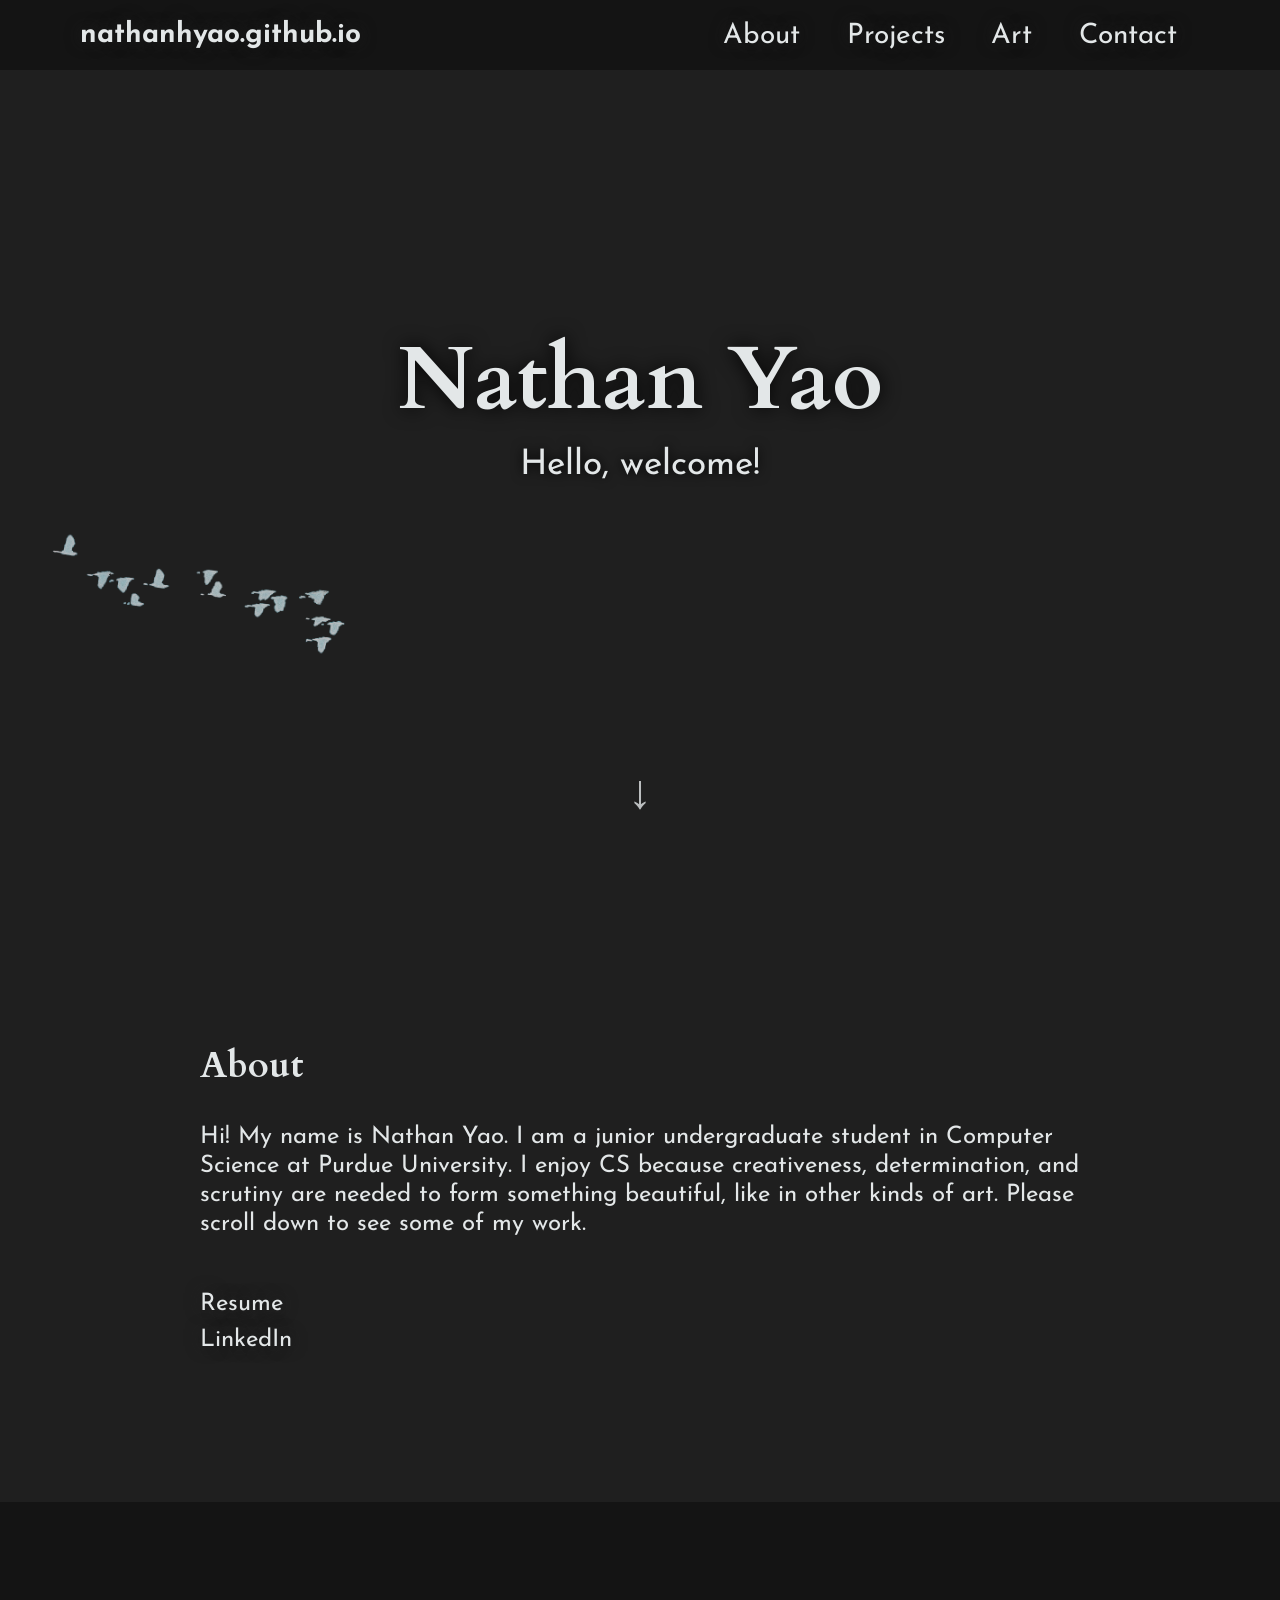
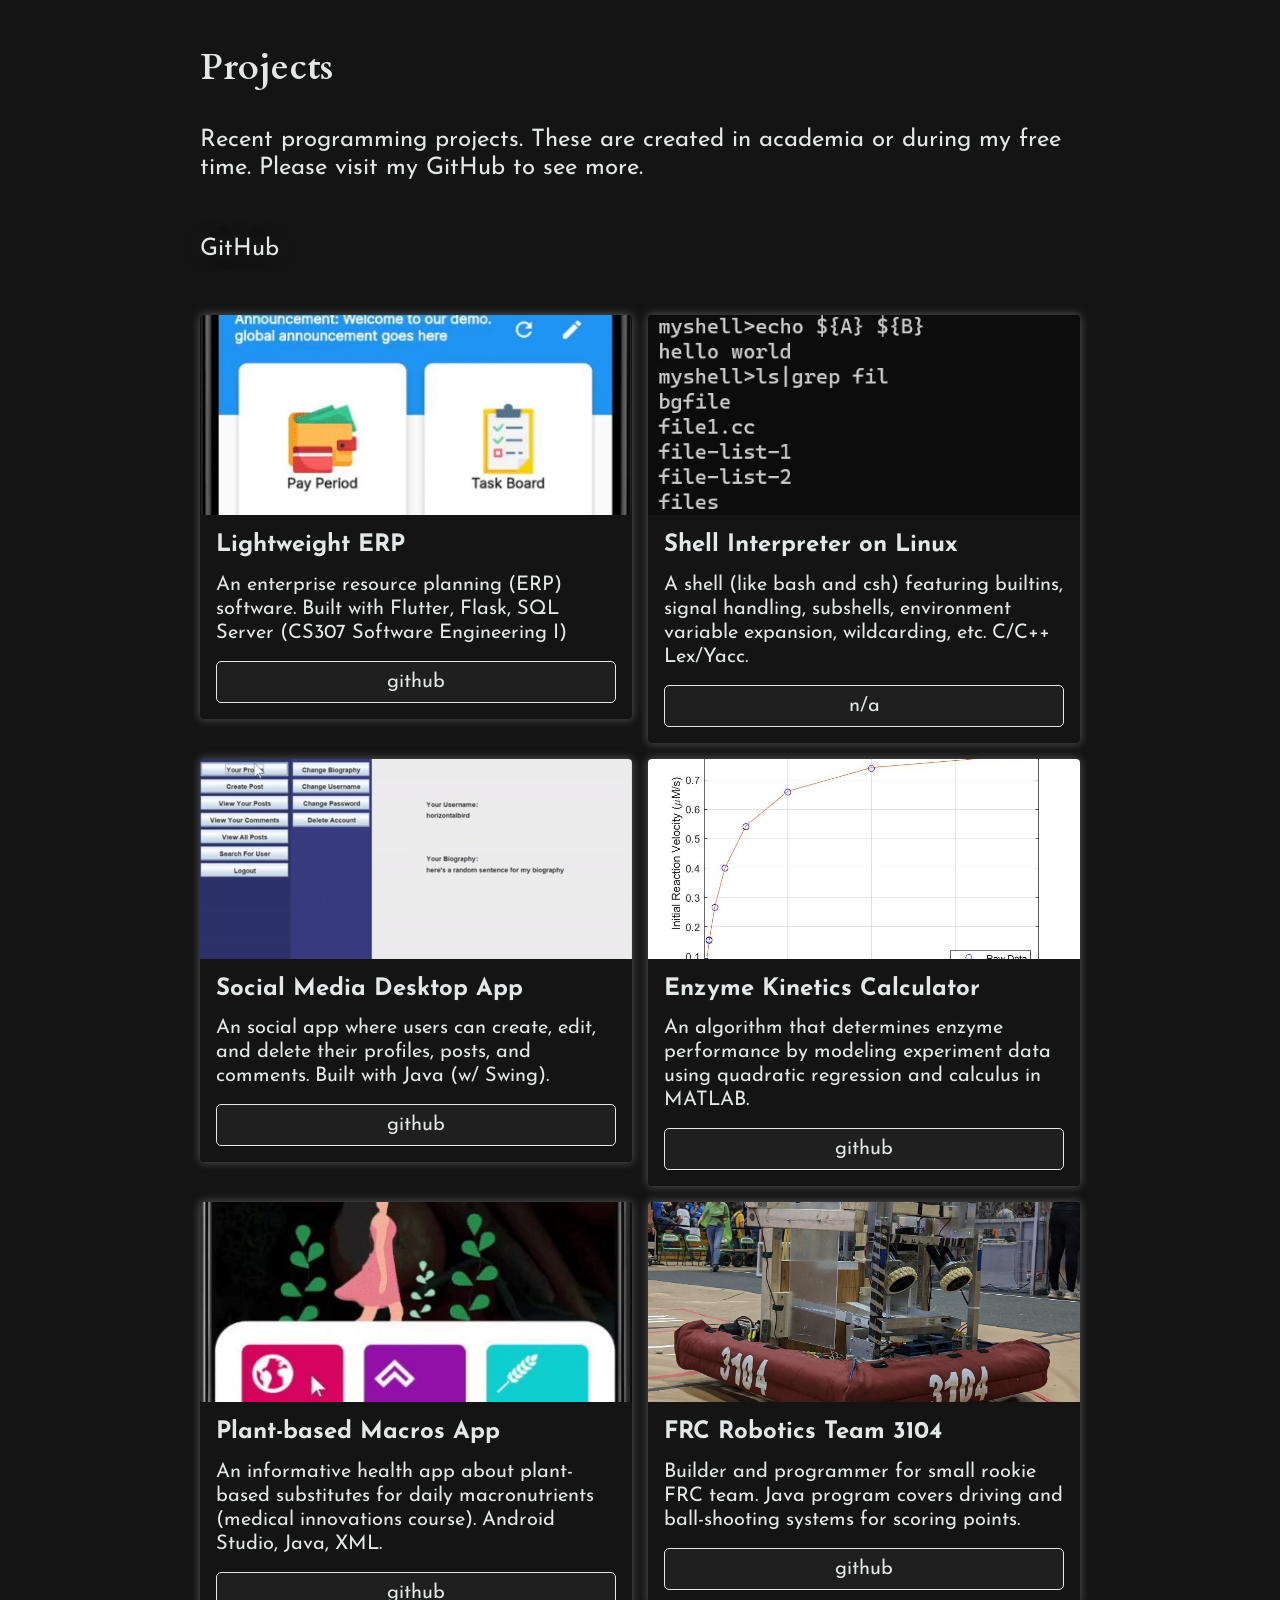
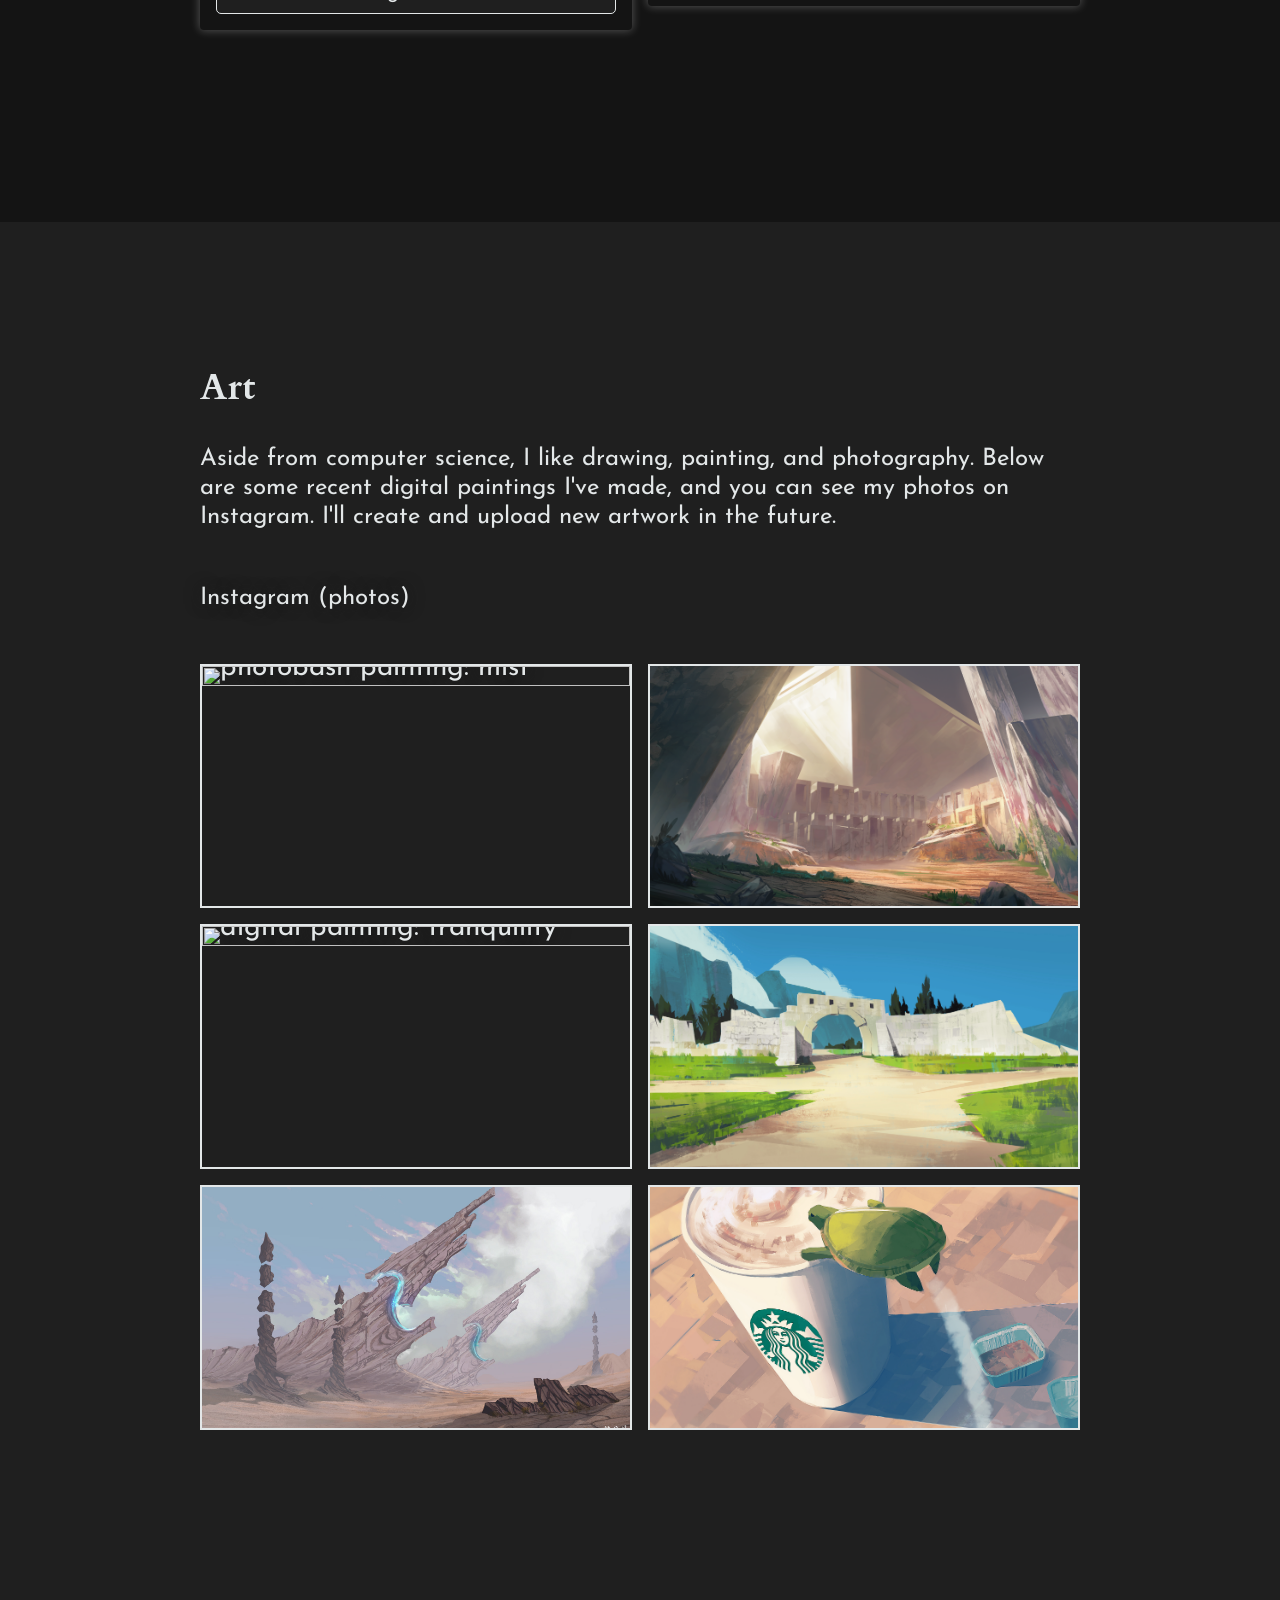
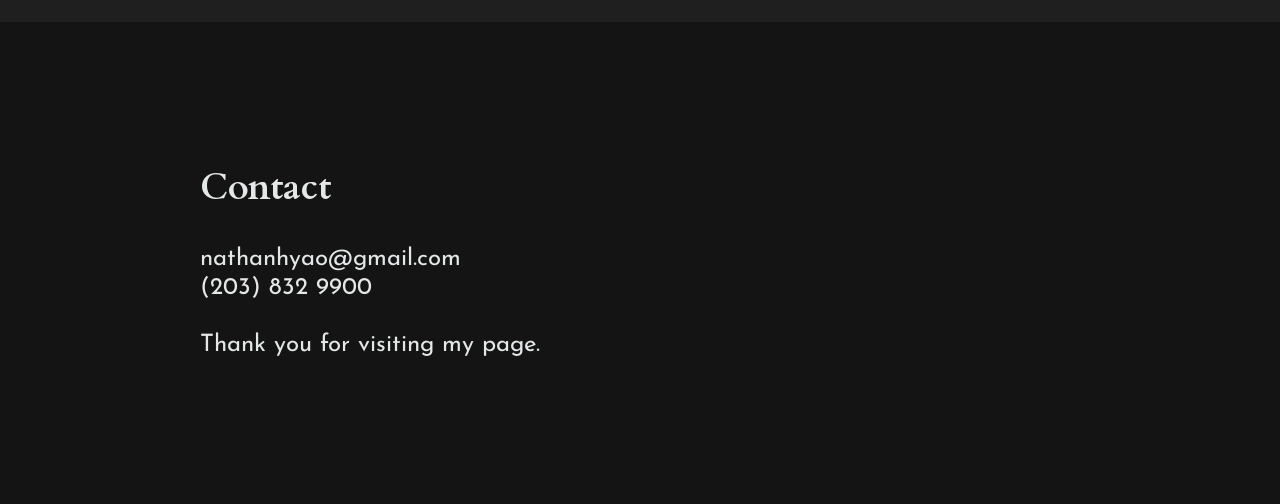
==== index.html @ 88a3a28a "forgot links to new projects" ====
<!DOCTYPE html>
<html lang="en">

<head>
  <meta charset="UTF-8">
  <meta http-equiv="X-UA-Compatible" content="IE=edge">
  <meta name="viewport" content="width=device-width, initial-scale=1.0">
  <title>Nathan Yao</title>
  <link rel="icon" type="image/x-icon" href="assets\favicon\favicon.ico">
  <link rel="stylesheet" href="./style.css" />

  <!-- Fonts -->
  <link rel="preconnect" href="https://fonts.googleapis.com">
  <link rel="preconnect" href="https://fonts.gstatic.com" crossorigin>
  <link
    href="https://fonts.googleapis.com/css2?family=Cardo:ital,wght@0,400;0,700;1,400&family=Josefin+Sans:ital,wght@0,400;0,700;1,400&display=swap"
    rel="stylesheet">
</head>

<body>
  <header>
    <a class="logo" href="#"><b>nathanhyao.github.io</b></a>
    <button class="mobile-nav-toggle" aria-controls="nav-links" aria-expanded="false">
      <!-- <span class="sr-only">Toggle Menu</span> -->
    </button>
    <nav class="nav-bar">
      <ul class="nav-links" data-visible="false">
        <li><a href="#about">About</a></li>
        <li><a href="#projects">Projects</a></li>
        <li><a href="#art">Art</a></li>
        <li><a href="#contact">Contact</a></li>
      </ul>
    </nav>
  </header>

  <main>
    <div class="container">
      <div class="main-title">
        <!-- <h1><a href="#about" class="main-name">Nathan Yao.</a></h1> -->
        <h1 class="main-name">Nathan Yao</h1>
        <p class="main-desc">Hello, welcome!</p>
      </div>
      <img src="assets\images-parallax\tranquility-background-20221228.png" class="background" alt="background" />
      <img src="assets\images-parallax\tranquility-birds-20221228.png" class="birds" alt="birds" />
      <img src="assets\images-parallax\tranquility-foreground-20221228.png" class="foreground" alt="foreground" />
      <div class="scroll-indicator">↓</div>
    </div>

    <div class="content">
      <section class="about-sec" id="about">
        <div class="about-text">
          <h2 class="section-title">About</h2>
          <p class="section-desc">Hi! My name is Nathan Yao. I am a junior undergraduate student in Computer Science at
            Purdue University. I enjoy CS because creativeness, determination, and scrutiny are needed to form something
            beautiful, like in other kinds of art. Please scroll down to see some of my work.</p>

          <div class="social">
            <!-- Latest resume -->
            <a href="https://drive.google.com/file/d/1diT3cL7gTE4EHZ4dxyZkZ6B4RX6VQLvl/view?usp=share_link"
              target="_blank">
              <ion-icon name="document-text-outline"></ion-icon> Resume
            </a>
            <br />
            <!-- LinkedIn -->
            <a href="https://www.linkedin.com/in/nhyao/" target="_blank">
              <ion-icon name="logo-linkedin"></ion-icon> LinkedIn
            </a>
          </div>
        </div>
        <!-- Wavy section border svg -->
        <svg class="border-svg" xmlns="http://www.w3.org/2000/svg" viewBox="0 0 1440 320">
          <path fill="#0e0e1b" fill-opacity="1"
            d="M0,128L120,149.3C240,171,480,213,720,240C960,267,1200,277,1320,282.7L1440,288L1440,320L1320,320C1200,320,960,320,720,320C480,320,240,320,120,320L0,320Z">
          </path>
        </svg>
      </section>

      <section class="projects-sec" id="projects">
        <div class="projects-text">
          <h2 class="section-title">Projects</h2>
          <p class="section-desc">Recent programming projects. These are created in academia or during my free time.
            Please visit my GitHub to see more.</p>
          <div class="social">
            <!-- GitHub -->
            <a href="https://github.com/nathanhyao" target="_blank">
              <ion-icon name="logo-github"></ion-icon> GitHub
            </a>
          </div>
        </div>

        <div class="card-grid">
          <!-- Projects are newest to oldest -->

          <!-- project: lightweight ERP -->
          <article class="card">
            <div class="card-image">
              <img src="assets\images-projects\enterprise-resource-planning-app-20230101.jpg">
            </div>
            <h3 class="card-title">Lightweight ERP</h3>
            <p class="card-body">An enterprise resource planning (ERP) software. Built with Flutter, Flask, SQL Server
              (CS307 Software Engineering I)</p>
            <div class="card-footer">
              <a href="https://github.com/nathanhyao/Enterprise-Resource-Planning-App" target="_blank">
                <button>github</button>
              </a>
            </div>
          </article>
          <!-- project: shell interpreter -->
          <article class="card">
            <div class="card-image">
              <img src="assets\images-projects\my-shell-project-20230106.jpg">
            </div>
            <h3 class="card-title">Shell Interpreter on Linux</h3>
            <p class="card-body">A shell (like bash and csh) featuring builtins, signal handling, subshells, environment
              variable expansion, wildcarding, etc. C/C++ Lex/Yacc.</p>
            <div class="card-footer">
              <a href="#" onclick="return false;">
                <button>n/a</button>
              </a>
            </div>
          </article>
          <!-- project: social media desktop app -->
          <article class="card">
            <div class="card-image">
              <img src="assets\images-projects\social-media-desktop-app-20230101.jpg">
            </div>
            <h3 class="card-title">Social Media Desktop App</h3>
            <p class="card-body">An social app where users can create, edit, and delete their profiles, posts, and
              comments. Built with Java (w/ Swing).</p>
            <div class="card-footer">
              <a href="https://github.com/nathanhyao/Social-Media-Desktop-App" target="_blank">
                <button>github</button>
              </a>
            </div>
          </article>
          <!-- project: enzyme kinetics -->
          <article class="card">
            <div class="card-image">
              <img src="assets\images-projects\enzyme-kinetics-eg-plot-20230101.jpg">
            </div>
            <h3 class="card-title">Enzyme Kinetics Calculator</h3>
            <p class="card-body">An algorithm that determines enzyme performance by modeling experiment data using
              quadratic regression and calculus in MATLAB.</p>
            <div class="card-footer">
              <a href="https://github.com/nathanhyao/Enzyme-Kinetics-Calculator" target="_blank">
                <button>github</button>
              </a>
            </div>
          </article>
          <!-- project: plant-based macronutrients -->
          <article class="card">
            <div class="card-image">
              <img src="assets\images-projects\plant-based-diet-kit-20230101.jpg">
            </div>
            <h3 class="card-title">Plant-based Macros App</h3>
            <p class="card-body">An informative health app about plant-based substitutes for daily macronutrients
              (medical innovations course). Android Studio, Java, XML.</p>
            <div class="card-footer">
              <a href="https://github.com/nathanhyao/Plant-based-Alternatives-App" target="_blank">
                <button>github</button>
              </a>
            </div>
          </article>
          <!-- experience: FRC Robotics Team 3104 -->
          <article class="card">
            <div class="card-image">
              <img src="assets\images-projects\waterbury-3104-robot-couch-20230117.jpg">
            </div>
            <h3 class="card-title">FRC Robotics Team 3104</h3>
            <p class="card-body">Builder and programmer for small rookie FRC team. Java program covers driving and
              ball-shooting systems for scoring points.</p>
            <div class="card-footer">
              <a href="https://github.com/nathanhyao/AITE-FRC-2020-timed-robot" target="_blank">
                <button>github</button>
              </a>
            </div>
          </article>
        </div>

        <!-- Wavy section border svg -->
        <svg class="border-svg" xmlns="http://www.w3.org/2000/svg" viewBox="0 0 1440 320">
          <path fill="#152128" fill-opacity="1"
            d="M0,288L120,282.7C240,277,480,267,720,234.7C960,203,1200,149,1320,122.7L1440,96L1440,320L1320,320C1200,320,960,320,720,320C480,320,240,320,120,320L0,320Z">
          </path>
        </svg>
      </section>

      <section class="art-sec" id="art">
        <div class="art-text">
          <h2 class="section-title">Art</h2>
          <p class="section-desc">Aside from computer science, I like drawing, painting, and photography. Below are some
            recent digital paintings I've made, and you can see my photos on Instagram. I'll create and upload new
            artwork in the future.</p>
          <div class="social">
            <!-- GitHub -->
            <a href="https://www.instagram.com/nathanhyao/" target="_blank">
              <ion-icon name="logo-instagram"></ion-icon> Instagram (photos)
            </a>
          </div>
        </div>

        <div class="art-gallery">
          <!-- photobash painting (mist) -->
          <a href="https://drive.google.com/file/d/1kEgk2cobMnXHdsFL0BxIBzKhut9y_NrT/view?usp=share_link"
            target="_blank">
            <img src="assets\images-art\photobash-environment-1-20220715.png" title="photobash painting: mist">
          </a>
          <!-- photobash painting (blender greybox) -->
          <a href="https://drive.google.com/file/d/1CJFVkgwdLpWm6-ZcsP0oA5AMGJlhZMyU/view?usp=share_link"
            target="_blank">
            <img src="assets\images-art\greybox-attempt-20200608.png" title="photobash painting: greybox">
          </a>
          <!-- digital painting (tranquility) -->
          <a href="https://drive.google.com/file/d/1t0kh41Ffba0slilokcLbT-cTiu7jaUxL/view?usp=share_link"
            target="_blank">
            <img src="assets\images-art\tranquility-20221228.png" title="digital painting: tranquility">
          </a>
          <!-- digital painting (google earth pleinair) -->
          <a href="https://drive.google.com/file/d/1sGjl4d9WzfRMUmIThuEd7Ab2S51dQVfw/view?usp=share_link"
            target="_blank">
            <img src="assets\images-art\pleinair-20190413.jpg" title="digital painting: google earth pleinair">
          </a>
          <!-- digital painting (indicator) -->
          <a href="https://drive.google.com/file/d/1FvXzn6Wijc0xxsbwCwAwA0l-fl0MRB08/view?usp=share_link"
            target="_blank">
            <img src="assets\images-art\indicator-20170810.jpg" title="digital painting">
          </a>
          <!-- digital painting (turtle jumping into latte) -->
          <a href="https://drive.google.com/file/d/1FIWyC3f066ysWjzGAw-pYHBBgiAIpvhL/view?usp=share_link"
            target="_blank">
            <img src="assets\images-art\turtle-jumping-into-latte-20190131.jpg" title="jerry jumping into latte">
          </a>
        </div>
        <!-- Wavy section border svg -->
        <svg class="border-svg" xmlns="http://www.w3.org/2000/svg" viewBox="0 0 1440 320">
          <path fill="#E94560" fill-opacity="1"
            d="M0,128L120,154.7C240,181,480,235,720,234.7C960,235,1200,181,1320,154.7L1440,128L1440,320L1320,320C1200,320,960,320,720,320C480,320,240,320,120,320L0,320Z">
          </path>
        </svg>
      </section>

      <section class="contact-sec" id="contact">
        <div class="contact-text">
          <h2 class="section-title">Contact</h2>
          <p class="section-desc"><ion-icon name="mail-outline"></ion-icon> nathanhyao@gmail.com</p>
          <p class="section-desc"><ion-icon name="call-outline"></ion-icon> (203) 832 9900</p>
          <br />
          <p>Thank you for visiting my page.</p>
        </div>
      </section>
    </div>

  </main>

  <script src="./jquery-3.6.3.min.js"></script>
  <script src="./script.js"></script>

  <!-- ionicons -->
  <script src="https://unpkg.com/ionicons@latest/dist/ionicons.js"></script>

</body>

</html>
---- style.css ----
:root {
  --fs-xl: 4.25rem;
  --fs-600: 1.65rem;
  --fs-500: 1.5rem;
  --fs-400: 1.25rem;
  --fs-arrow: 2.2rem;

  /* Colors */
  /* --c-dark0: hsl(0, 0%, 8%);
  --c-dark1: hsl(226, 28%, 12%);
  --c-dark2: hsl(240, 32%, 8%);
  --c-dark3: hsl(202, 31%, 12%);
  --c-dark4: hsl(280, 15%, 8%); */

  --c-dark0: hsl(0, 0%, 8%);
  --c-dark1: hsl(0, 0%, 12%);
  --c-dark2: hsl(0, 0%, 8%);
  --c-dark3: hsl(0, 0%, 12%);
  --c-dark4: hsl(0, 0%, 8%);

  --c-dark-hover: hsl(0, 0%, 1%);

  --c-light: hsl(192, 10%, 90%);
  --c-light-hover: hsl(192, 10%, 70%);
}

@media (min-width: 620px) {
  :root {
    --fs-xl: 5.5rem;
    --fs-600: 2.2rem;
    --fs-500: 1.75rem;
    --fs-400: 1.5rem;
    --fs-arrow: 3rem;
  }
}

html {
  scroll-behavior: smooth;
}

*,
*::before,
*::after {
  box-sizing: border-box;
  margin: 0;
  padding: 0;
  color: var(--c-light);
  font-family: 'Josefin Sans', sans-serif;
  /* font-family: 'Cardo', serif; */
}

body {
  background-color: var(--c-dark1);
  min-height: 200vh;
}

li,
a,
header.logo {
  font-size: var(--fs-500);
  text-decoration: none;
  text-shadow: 0 0 1rem var(--c-dark1);
}

header {
  position: fixed;
  width: 100%;
  height: 70px;
  display: flex;
  justify-content: space-between;
  align-items: center;
  padding: 0 10em;
  background-color: var(--c-dark0);
  /* border: 1px solid red; */
  z-index: 9999;
}

.mobile-nav-toggle {
  display: none;
}

.nav-links {
  display: flex;
  list-style: none;
}

.nav-links li {
  /* display: inline-block; */
  padding: 0.16em 0 0.07em;
}

.nav-links li a {
  padding: 0 0.83em 0;
}

.nav-links li:hover {
  background-color: var(--c-dark-hover);
}

.nav-links li {
  transition: all 0.3s ease 0s;
}

@media only screen and (max-width: 1950px) {
  header {
    padding: 0 5em;
  }
}

@media only screen and (max-width: 1250px) {
  header {
    padding: 0em 2em;
  }
}

@media only screen and (max-width: 890px) {
  .nav-links {
    /* display: none; */
    z-index: 1000;
    position: fixed;
    inset: 0 0 0 35%;
    flex-direction: column;
    padding: min(20vh, 10rem) 2em;
    background-color: hsl(0 0% 0% / 0.45);
    backdrop-filter: blur(1rem);

    /* Move 100% of own width off to the right (off the page) */
    transform: translateX(100%);
    transition: transform 150ms ease-out;
  }

  .nav-links[data-visible="true"] {
    transform: translateX(0%);
  }

  .nav-links li {
    padding: 0.65em;
  }

  .mobile-nav-toggle {
    z-index: 9999;
    display: block;
    position: absolute;
    background-color: transparent;
    background-image: url("assets/svg/icon-hamburger.svg");
    background-size: 1.5rem 1.5rem;
    background-repeat: no-repeat;
    width: 1.5rem;
    right: 2rem;
    border: 0;
    aspect-ratio: 1;
  }

  .mobile-nav-toggle[aria-expanded="true"] {
    background-image: url("assets/svg/icon-close.svg");
  }
}

.container {
  position: relative;
  width: 100%;
  height: 100vh;
  overflow: hidden;
}

.container img {
  z-index: -2;
  width: 100%;
  height: 100vh;
  object-fit: cover;
  background-size: cover;
  position: absolute;
  overflow: visible;
  filter: brightness(78%);
}

/* .container .background {} */

.container .foreground {
  z-index: 0;
}

.main-title {
  z-index: -1;
  position: fixed;
  top: 45%;
  left: 50%;
  transform: translate(-50%, -45%);
  text-align: center;
}

.main-name {
  font-size: var(--fs-xl);
  line-height: 0.9;
  font-weight: 700;
  /* text-decoration: underline; */
  font-family: 'Cardo', serif;
  text-shadow: 0 0 1.2rem var(--c-dark-hover);
}

.main-desc {
  cursor: default;
  margin-top: 0.8em;
  font-size: var(--fs-600);
  text-shadow: 0 0 0.7rem var(--c-dark-hover);
}

.scroll-indicator {
  position: absolute;
  bottom: 80px;
  left: 50%;
  text-align: center;
  width: 6rem;
  margin-left: -3rem;
  opacity: 0.8;
  font-size: var(--fs-arrow);
  animation: bounce 1.5s ease infinite;
}

@keyframes bounce {
  50% {
    transform: translateY(-50%)
  }
}

.content {
  max-width: 100%;
  min-height: 100vh;
  font-size: var(--fs-400);
}

.section-title {
  margin-bottom: 1em;
  font-family: 'Cardo', serif;
}

.border-svg {
  display: none;
  position: absolute;
  width: 100%;
  bottom: -1px;
  left: 0;
}

/* background colors of different sections */
.content .about-sec {
  background-color: var(--c-dark1);
}

.content .projects-sec {
  background-color: var(--c-dark2);
}

.content .art-sec {
  background-color: var(--c-dark3);
}

.content .contact-sec {
  background-color: var(--c-dark4);
}

.content .about-sec,
.content .projects-sec,
.content .art-sec,
.content .contact-sec {
  position: relative;
  width: 100%;
  padding-top: 6em;
  /* padding-bottom: 12em; */
  padding-bottom: 6em;
}

/* @media only screen and (min-width: 1670px) {

  .content .about-sec,
  .content .projects-sec,
  .content .art-sec,
  .content .contact-sec {
    padding-bottom: 16em;
  }
} */

.content .about-sec .about-text,
.content .projects-sec .projects-text,
.content .projects-sec .card-grid,
.content .art-sec .art-text,
.content .art-sec .art-gallery,
.content .contact-text {
  width: min(85%, 55rem);
  margin-inline: auto;
  line-height: 1.2;
}

/* .content .projects-sec .card-grid,
.content .art-sec .art-gallery {
  width: min(70%, 55rem);
  margin-inline: auto;
} */

/* Social media icons relevant per section */
.social {
  position: relative;
  z-index: 1;
  margin-top: 3rem;
}

.social a {
  font-size: var(--fs-400);
  line-height: 1.5;
  transition: all 0.3s ease 0s;
}

.social a:hover {
  color: var(--c-light-hover);
}

.card-grid {
  margin: 3rem 0;
  display: grid;
  z-index: 1;
  /* card min size 300px, max size: as large as needed */
  grid-template-columns: repeat(auto-fit, minmax(300px, 1fr));
  align-items: flex-start;
  gap: 1rem;
}

@media only screen and (max-width: 900px) {
  .card-grid {
    grid-template-columns: repeat(auto-fit, minmax(250px, 1fr));
  }
}

.card {
  --padding: 1rem;
  --shadow-glow: hsla(0, 0%, 100%, 0.25);
  background-color: var(--c-dark2);
  /* border: 1px solid hsl(0, 0%, 47%); */
  border: none;
  box-shadow: 0 0 8px 1px var(--shadow-glow);
  border-radius: 0.25rem;
  overflow: hidden;
  z-index: inherit;
}

.card-image {
  overflow: hidden;
}

.card-title {
  /* font-family: 'Cardo', serif; */
  font-size: 1.5rem;
  margin-bottom: 0.8rem;
  padding: var(--padding);
  padding-bottom: 0;
}

.card-image img {
  display: block;
  z-index: 1;
  max-height: 200px;
  width: 100%;
  aspect-ratio: 16 / 9;
  object-fit: cover;
  object-position: center;
  transition: 200ms transform ease-in-out;
}

.card:hover .card-image img {
  transform: scale(1.025);
}

.card-body {
  font-size: 1.25rem;
  padding: 0 var(--padding);
}

.card-footer {
  padding: var(--padding);
  padding-top: 0;
}

.card-footer a button {
  width: 100%;
  margin-top: 1rem;
  background-color: var(--c-dark1);
  border: 1px solid var(--c-light);
  font-size: 1.25rem;
  padding: 0.5em 0.75em;
  border-radius: 0.25em;
  cursor: pointer;
}

.card button:hover,
.card button:focus {
  background-color: var(--c-dark-hover);
}

.art-gallery {
  display: grid;
  z-index: 1;
  align-items: center;
  margin: 3rem 0;
  grid-template-columns: repeat(auto-fit, minmax(300px, 1fr));
  gap: 1rem;
}

@media only screen and (max-width: 900px) {
  .art-gallery {
    grid-template-columns: repeat(auto-fit, minmax(250px, 1fr));
  }
}

.art-gallery a {
  border: 2px solid var(--c-light);
  display: inline-block;
  line-height: 0;
  z-index: inherit;
}

.art-gallery img {
  /* display: block; */
  width: 100%;
  aspect-ratio: 16 / 9;
  object-fit: cover;
  object-position: center;
  /* border-radius: 0.25rem; */
  /* transition: 200ms transform ease-in-out; */
}

/* .art-gallery img:hover {
  transform: scale(1.025);
} */
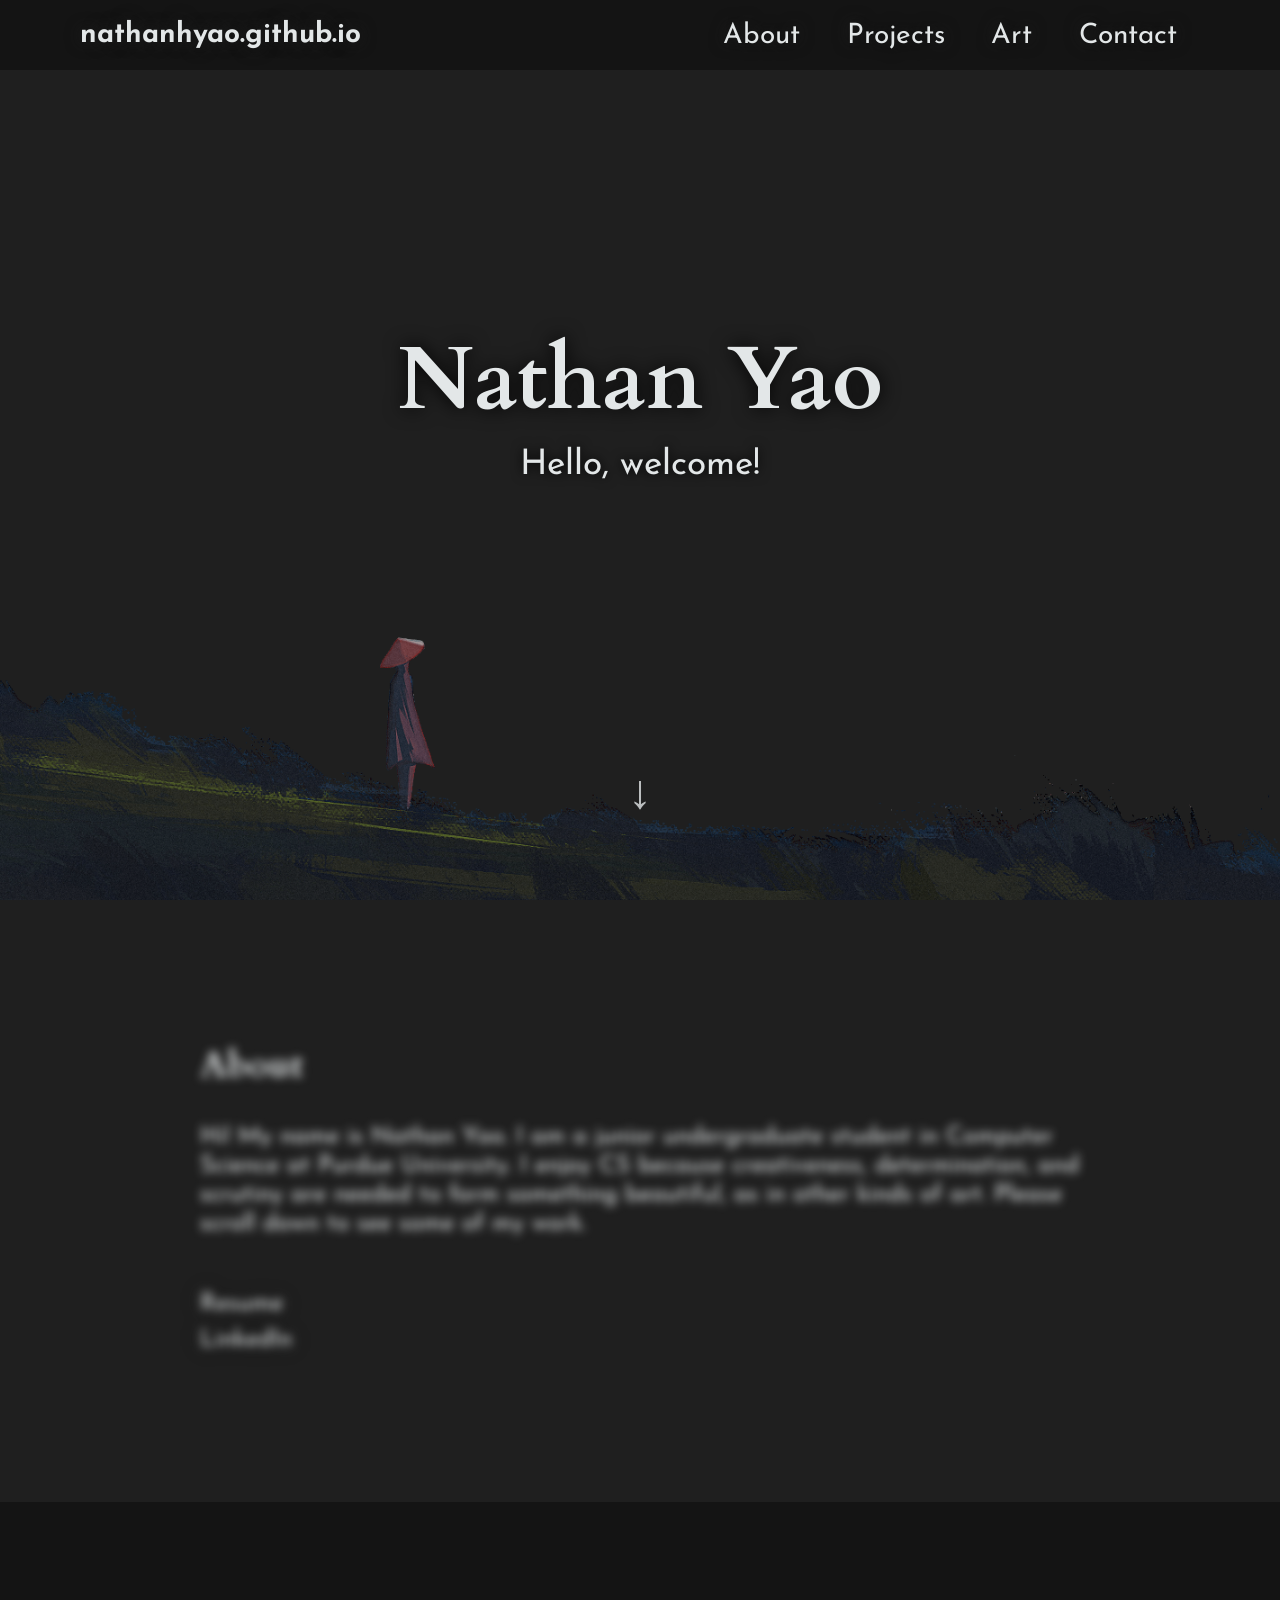
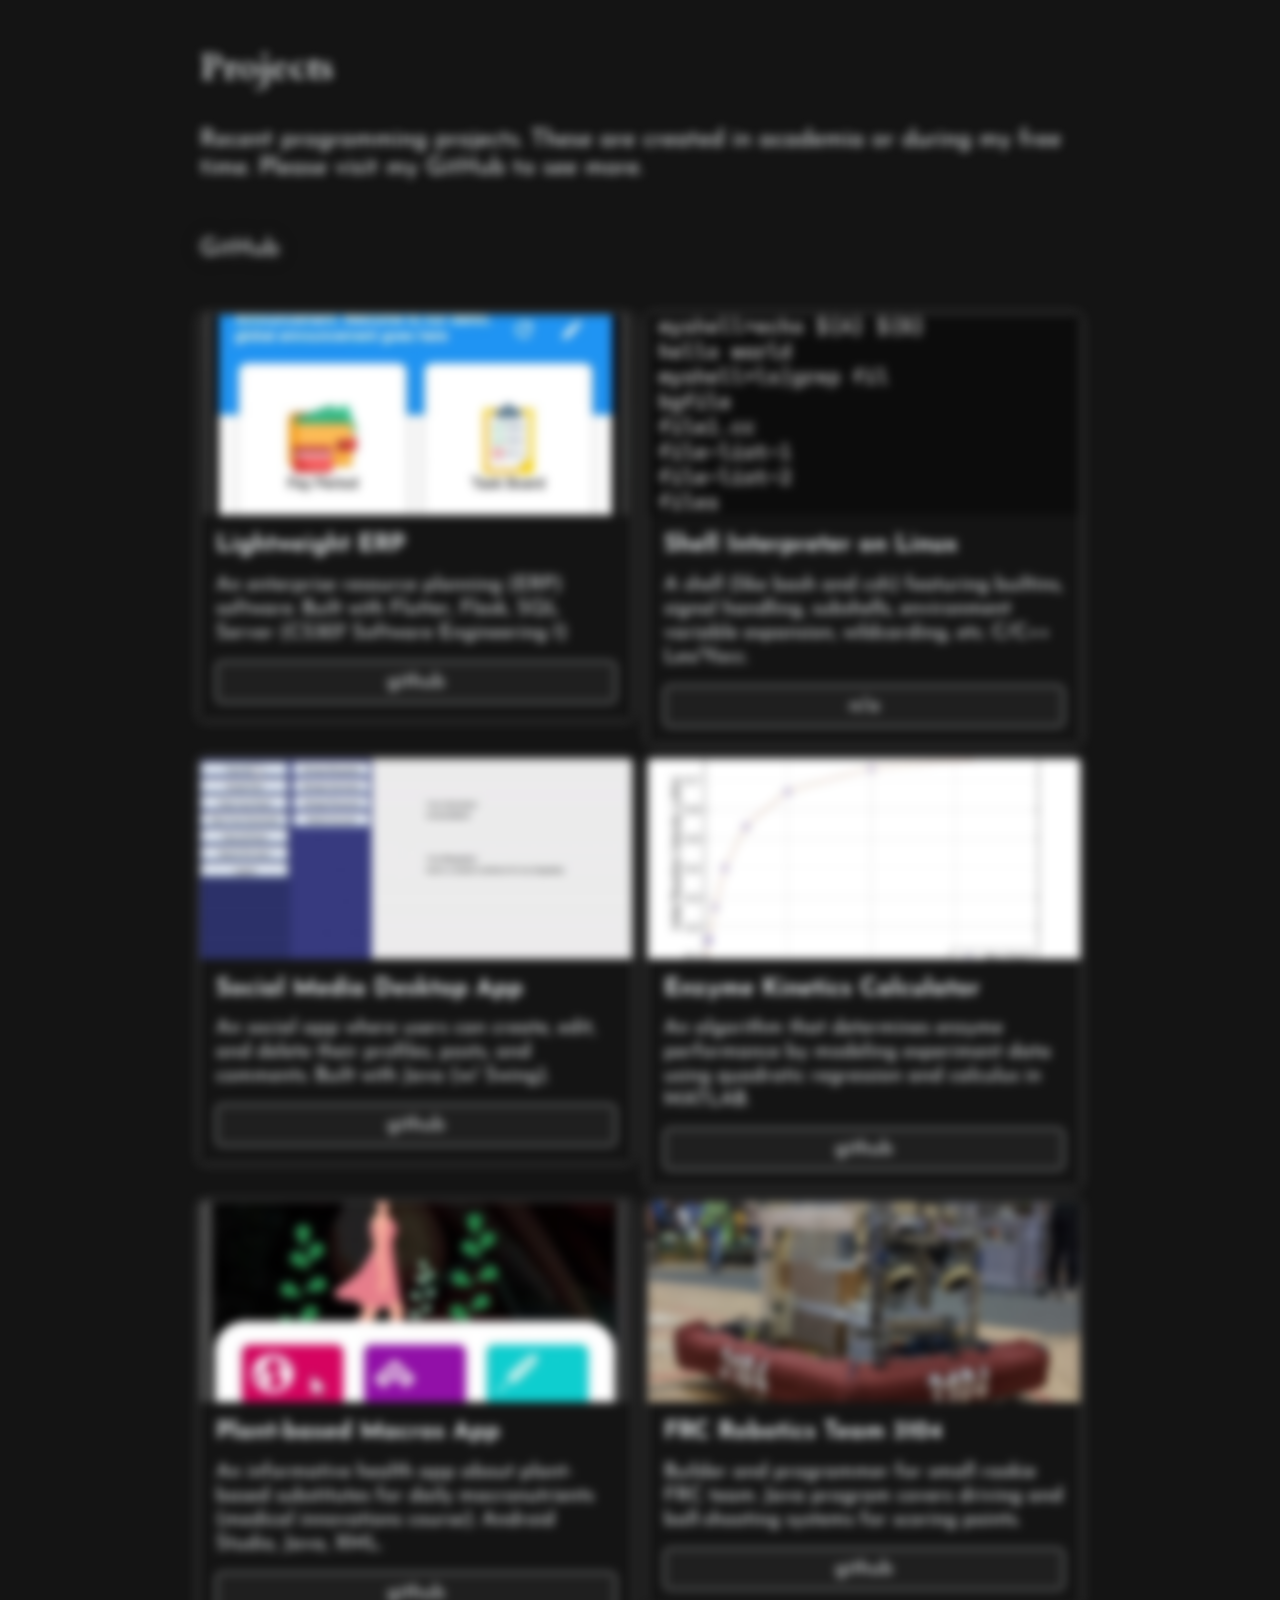
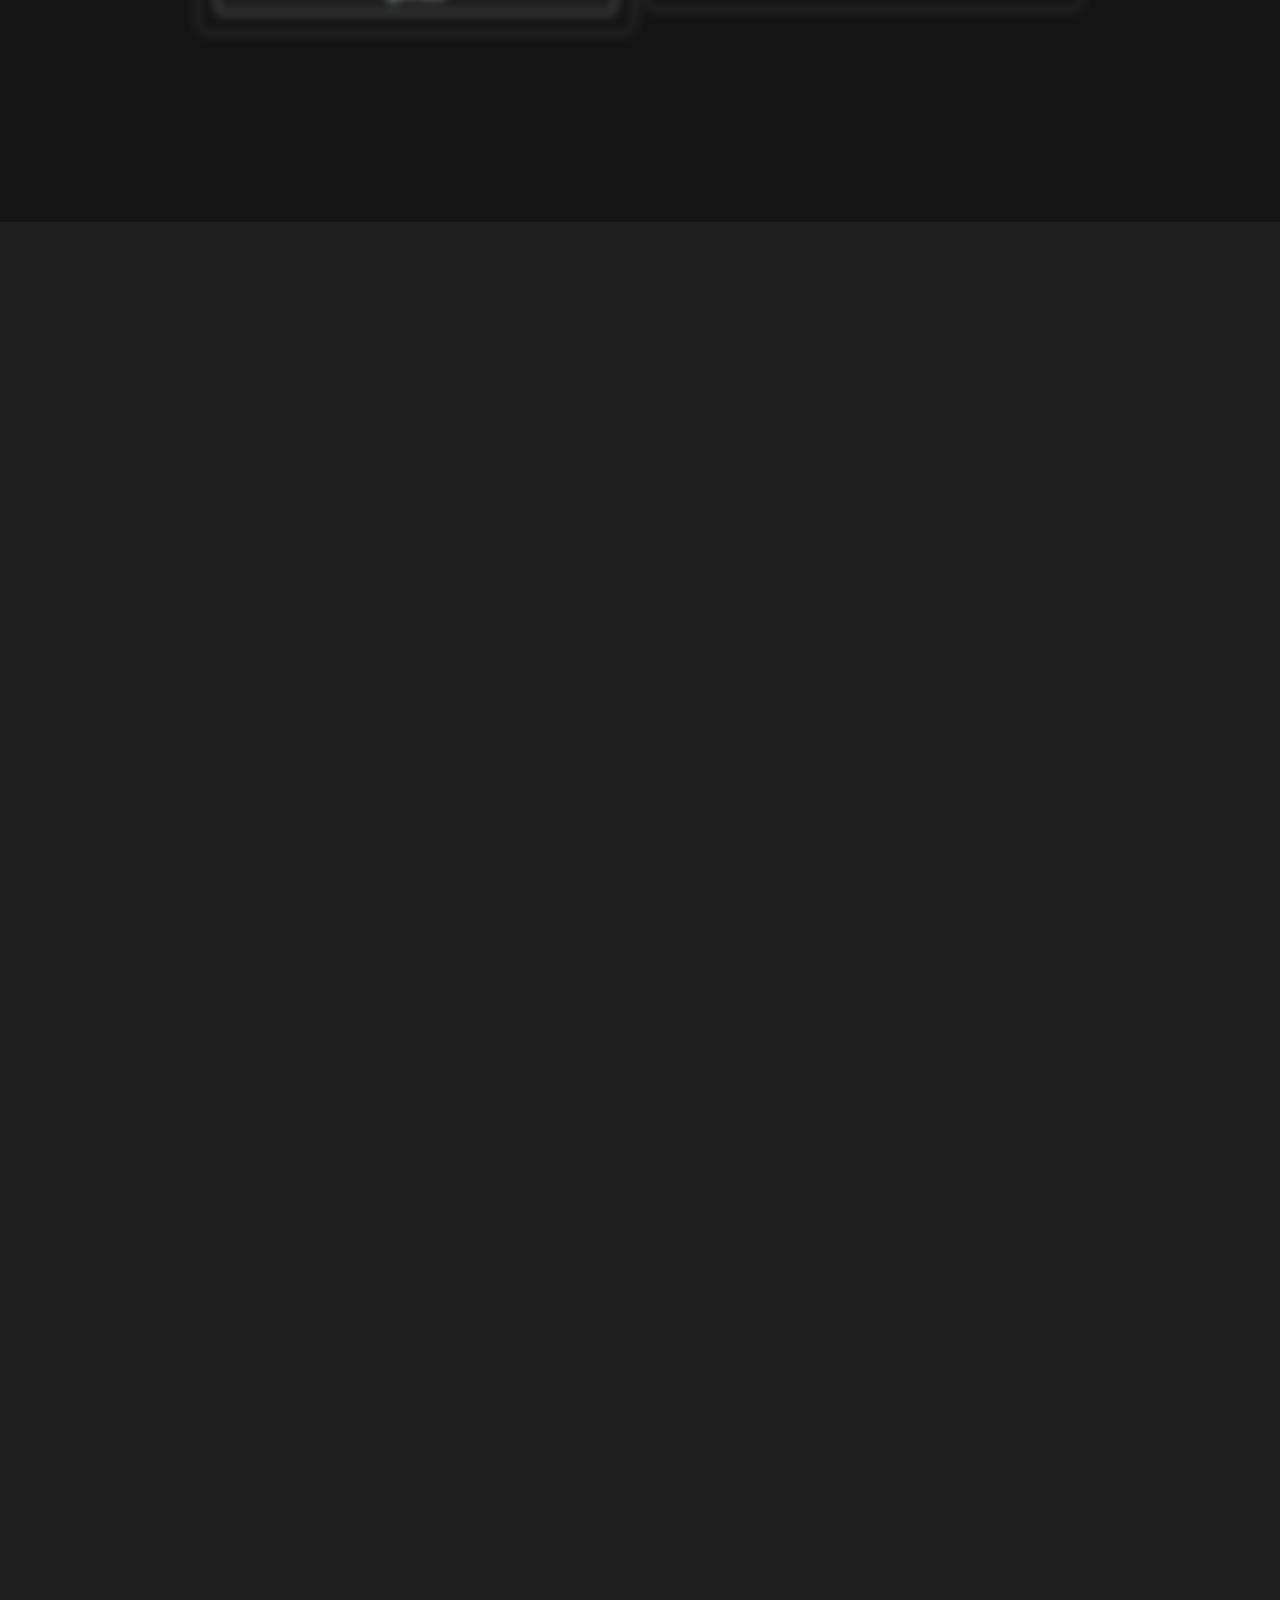
==== commit fc5dd05a: "image compress (load faster), animate on scroll, paragraph tweak" ====
--- a/index.html
+++ b/index.html
@@ -25,10 +25,10 @@
     </button>
     <nav class="nav-bar">
       <ul class="nav-links" data-visible="false">
-        <li><a href="#about">About</a></li>
-        <li><a href="#projects">Projects</a></li>
-        <li><a href="#art">Art</a></li>
-        <li><a href="#contact">Contact</a></li>
+        <li class="hidden"><a href="#about">About</a></li>
+        <li class="hidden"><a href="#projects">Projects</a></li>
+        <li class="hidden"><a href="#art">Art</a></li>
+        <li class="hidden"><a href="#contact">Contact</a></li>
       </ul>
     </nav>
   </header>
@@ -40,21 +40,24 @@
         <h1 class="main-name">Nathan Yao</h1>
         <p class="main-desc">Hello, welcome!</p>
       </div>
-      <img src="assets\images-parallax\tranquility-background-20221228.png" class="background" alt="background" />
-      <img src="assets\images-parallax\tranquility-birds-20221228.png" class="birds" alt="birds" />
-      <img src="assets\images-parallax\tranquility-foreground-20221228.png" class="foreground" alt="foreground" />
+      <img src="assets\images-parallax-mini\tranquility-background-20221228-min.png" class="background"
+        alt="background" />
+      <img src="assets\images-parallax-mini\tranquility-birds-20221228.png-min" class="birds" alt="birds" />
+      <img src="assets\images-parallax-mini\tranquility-foreground-20221228-min.png" class="foreground"
+        alt="foreground" />
       <div class="scroll-indicator">↓</div>
     </div>
 
     <div class="content">
       <section class="about-sec" id="about">
         <div class="about-text">
-          <h2 class="section-title">About</h2>
-          <p class="section-desc">Hi! My name is Nathan Yao. I am a junior undergraduate student in Computer Science at
+          <h2 class="section-title hidden">About</h2>
+          <p class="section-desc hidden">Hi! My name is Nathan Yao. I am a junior undergraduate student in Computer
+            Science at
             Purdue University. I enjoy CS because creativeness, determination, and scrutiny are needed to form something
-            beautiful, like in other kinds of art. Please scroll down to see some of my work.</p>
-
-          <div class="social">
+            beautiful, as in other kinds of art. Please scroll down to see some of my work.</p>
+
+          <div class="social hidden">
             <!-- Latest resume -->
             <a href="https://drive.google.com/file/d/1diT3cL7gTE4EHZ4dxyZkZ6B4RX6VQLvl/view?usp=share_link"
               target="_blank">
@@ -77,10 +80,11 @@
 
       <section class="projects-sec" id="projects">
         <div class="projects-text">
-          <h2 class="section-title">Projects</h2>
-          <p class="section-desc">Recent programming projects. These are created in academia or during my free time.
+          <h2 class="section-title hidden">Projects</h2>
+          <p class="section-desc hidden">Recent programming projects. These are created in academia or during my free
+            time.
             Please visit my GitHub to see more.</p>
-          <div class="social">
+          <div class="social hidden">
             <!-- GitHub -->
             <a href="https://github.com/nathanhyao" target="_blank">
               <ion-icon name="logo-github"></ion-icon> GitHub
@@ -88,7 +92,7 @@
           </div>
         </div>
 
-        <div class="card-grid">
+        <div class="card-grid hidden">
           <!-- Projects are newest to oldest -->
 
           <!-- project: lightweight ERP -->
@@ -187,11 +191,12 @@
 
       <section class="art-sec" id="art">
         <div class="art-text">
-          <h2 class="section-title">Art</h2>
-          <p class="section-desc">Aside from computer science, I like drawing, painting, and photography. Below are some
+          <h2 class="section-title hidden">Art</h2>
+          <p class="section-desc hidden">Aside from computer science, I like drawing, painting, and photography. Below
+            are some
             recent digital paintings I've made, and you can see my photos on Instagram. I'll create and upload new
             artwork in the future.</p>
-          <div class="social">
+          <div class="social hidden">
             <!-- GitHub -->
             <a href="https://www.instagram.com/nathanhyao/" target="_blank">
               <ion-icon name="logo-instagram"></ion-icon> Instagram (photos)
@@ -199,36 +204,37 @@
           </div>
         </div>
 
-        <div class="art-gallery">
+        <div class="art-gallery hidden">
           <!-- photobash painting (mist) -->
           <a href="https://drive.google.com/file/d/1kEgk2cobMnXHdsFL0BxIBzKhut9y_NrT/view?usp=share_link"
             target="_blank">
-            <img src="assets\images-art\photobash-environment-1-20220715.png" title="photobash painting: mist">
+            <img src="assets\images-art-mini\photobash-environment-1-20220715-min.png" title="photobash painting: mist">
           </a>
           <!-- photobash painting (blender greybox) -->
           <a href="https://drive.google.com/file/d/1CJFVkgwdLpWm6-ZcsP0oA5AMGJlhZMyU/view?usp=share_link"
             target="_blank">
-            <img src="assets\images-art\greybox-attempt-20200608.png" title="photobash painting: greybox">
+            <img src="assets\images-art-mini\greybox-attempt-20200608-min.png" title="photobash painting: greybox">
           </a>
           <!-- digital painting (tranquility) -->
           <a href="https://drive.google.com/file/d/1t0kh41Ffba0slilokcLbT-cTiu7jaUxL/view?usp=share_link"
             target="_blank">
-            <img src="assets\images-art\tranquility-20221228.png" title="digital painting: tranquility">
+            <img src="assets\images-art-mini\tranquility-20221228-min.png" title="digital painting: tranquility">
           </a>
           <!-- digital painting (google earth pleinair) -->
           <a href="https://drive.google.com/file/d/1sGjl4d9WzfRMUmIThuEd7Ab2S51dQVfw/view?usp=share_link"
             target="_blank">
-            <img src="assets\images-art\pleinair-20190413.jpg" title="digital painting: google earth pleinair">
+            <img src="assets\images-art-mini\pleinair-20190413-min.jpg" title="digital painting: google earth pleinair">
           </a>
           <!-- digital painting (indicator) -->
           <a href="https://drive.google.com/file/d/1FvXzn6Wijc0xxsbwCwAwA0l-fl0MRB08/view?usp=share_link"
             target="_blank">
-            <img src="assets\images-art\indicator-20170810.jpg" title="digital painting">
+            <img src="assets\images-art-mini\indicator-20170810-min.jpg" title="digital painting">
           </a>
           <!-- digital painting (turtle jumping into latte) -->
           <a href="https://drive.google.com/file/d/1FIWyC3f066ysWjzGAw-pYHBBgiAIpvhL/view?usp=share_link"
             target="_blank">
-            <img src="assets\images-art\turtle-jumping-into-latte-20190131.jpg" title="jerry jumping into latte">
+            <img src="assets\images-art-mini\turtle-jumping-into-latte-20190131-min.jpg"
+              title="jerry jumping into latte">
           </a>
         </div>
         <!-- Wavy section border svg -->
@@ -241,11 +247,11 @@
 
       <section class="contact-sec" id="contact">
         <div class="contact-text">
-          <h2 class="section-title">Contact</h2>
-          <p class="section-desc"><ion-icon name="mail-outline"></ion-icon> nathanhyao@gmail.com</p>
-          <p class="section-desc"><ion-icon name="call-outline"></ion-icon> (203) 832 9900</p>
+          <h2 class="section-title hidden">Contact</h2>
+          <p class="section-desc hidden"><ion-icon name="mail-outline"></ion-icon> nathanhyao@gmail.com</p>
+          <p class="section-desc hidden"><ion-icon name="call-outline"></ion-icon> (203) 832 9900</p>
           <br />
-          <p>Thank you for visiting my page.</p>
+          <p class="hidden">Thank you for visiting my page.</p>
         </div>
       </section>
     </div>
--- a/style.css
+++ b/style.css
@@ -32,10 +32,6 @@
     --fs-400: 1.5rem;
     --fs-arrow: 3rem;
   }
-}
-
-html {
-  scroll-behavior: smooth;
 }
 
 *,
@@ -47,6 +43,42 @@
   color: var(--c-light);
   font-family: 'Josefin Sans', sans-serif;
   /* font-family: 'Cardo', serif; */
+}
+
+html {
+  scroll-behavior: smooth;
+}
+
+/* Scroll animations */
+.hidden {
+  opacity: 0;
+  filter: blur(5px);
+  transform: translateX(-10%);
+  transition: all 0.5s;
+}
+
+@media(prefers-reduced-motion) {
+  .hidden {
+    transition: none;
+  }
+}
+
+.show {
+  opacity: 1;
+  filter: blur(0);
+  transform: translateX(0);
+}
+
+.nav-links li:nth-child(2) {
+  transition-delay: 100ms;
+}
+
+.nav-links li:nth-child(3) {
+  transition-delay: 200ms;
+}
+
+.nav-links li:nth-child(4) {
+  transition-delay: 300ms;
 }
 
 body {
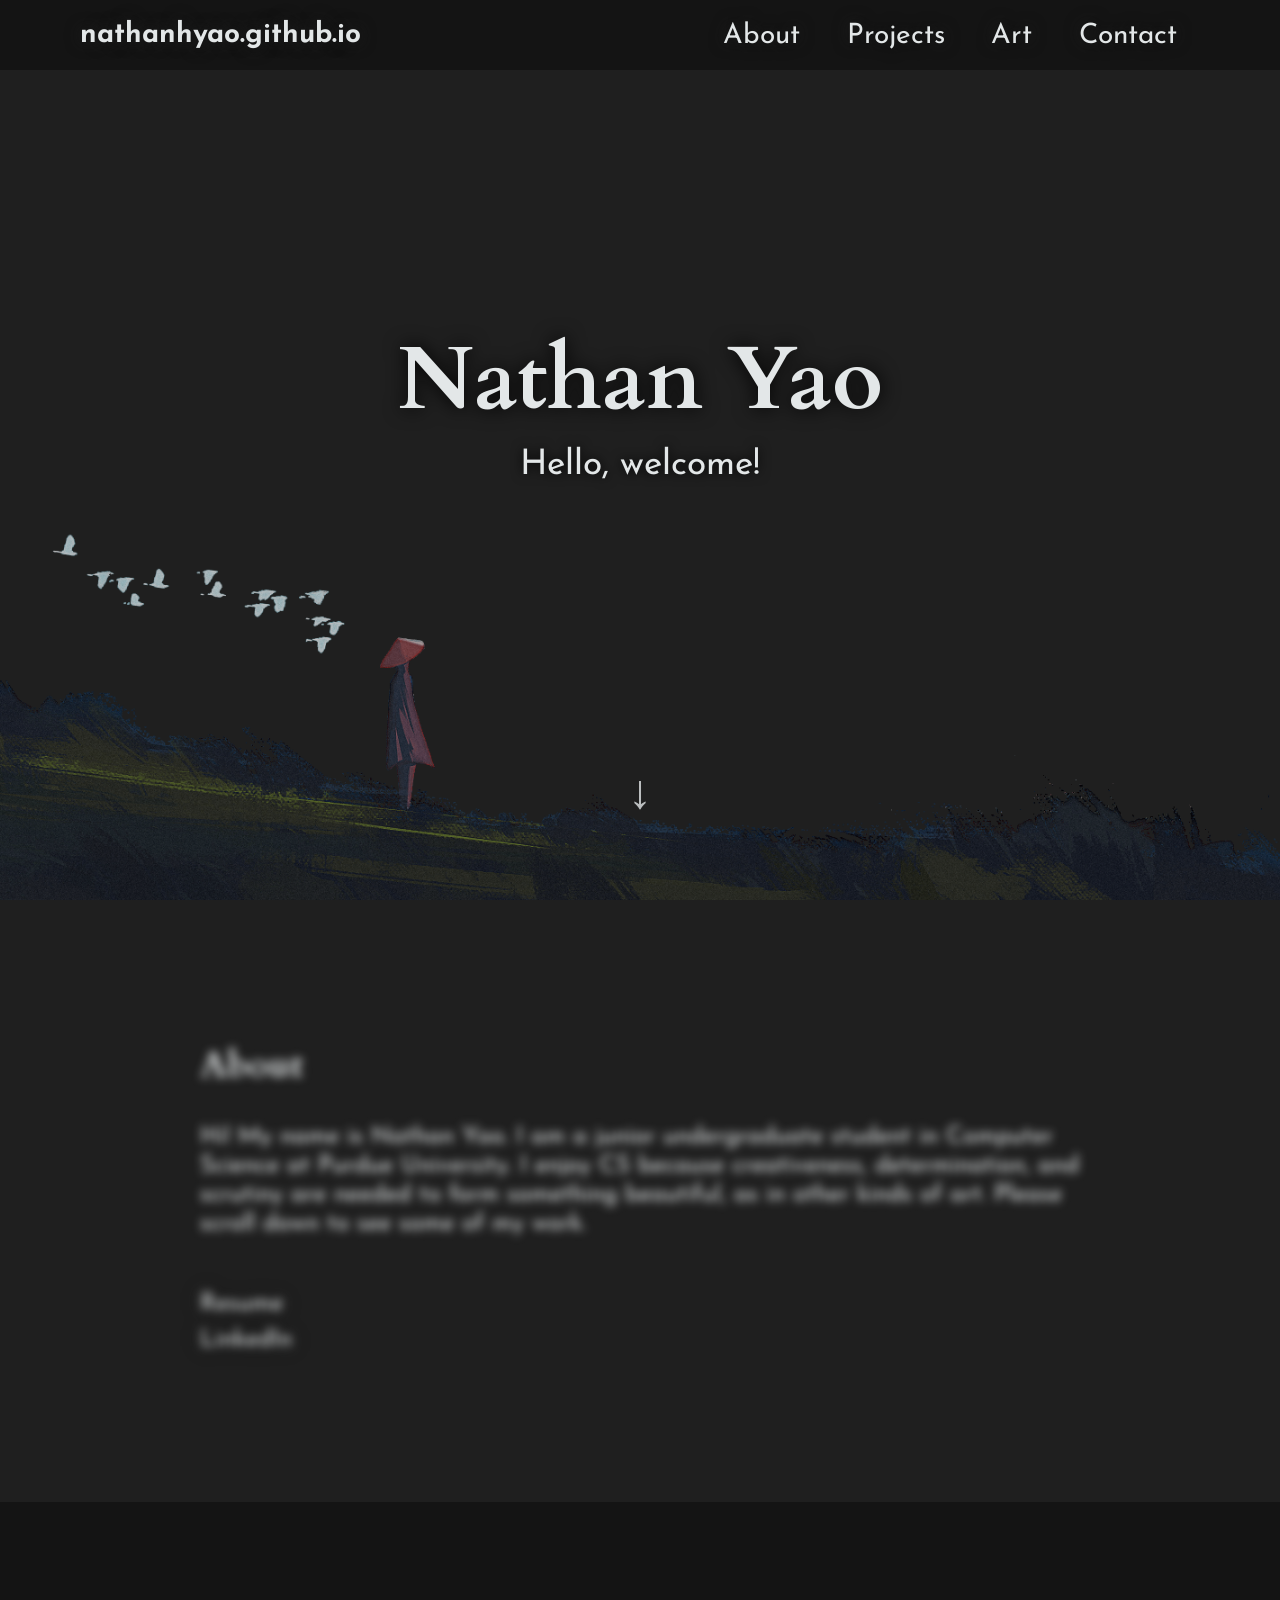
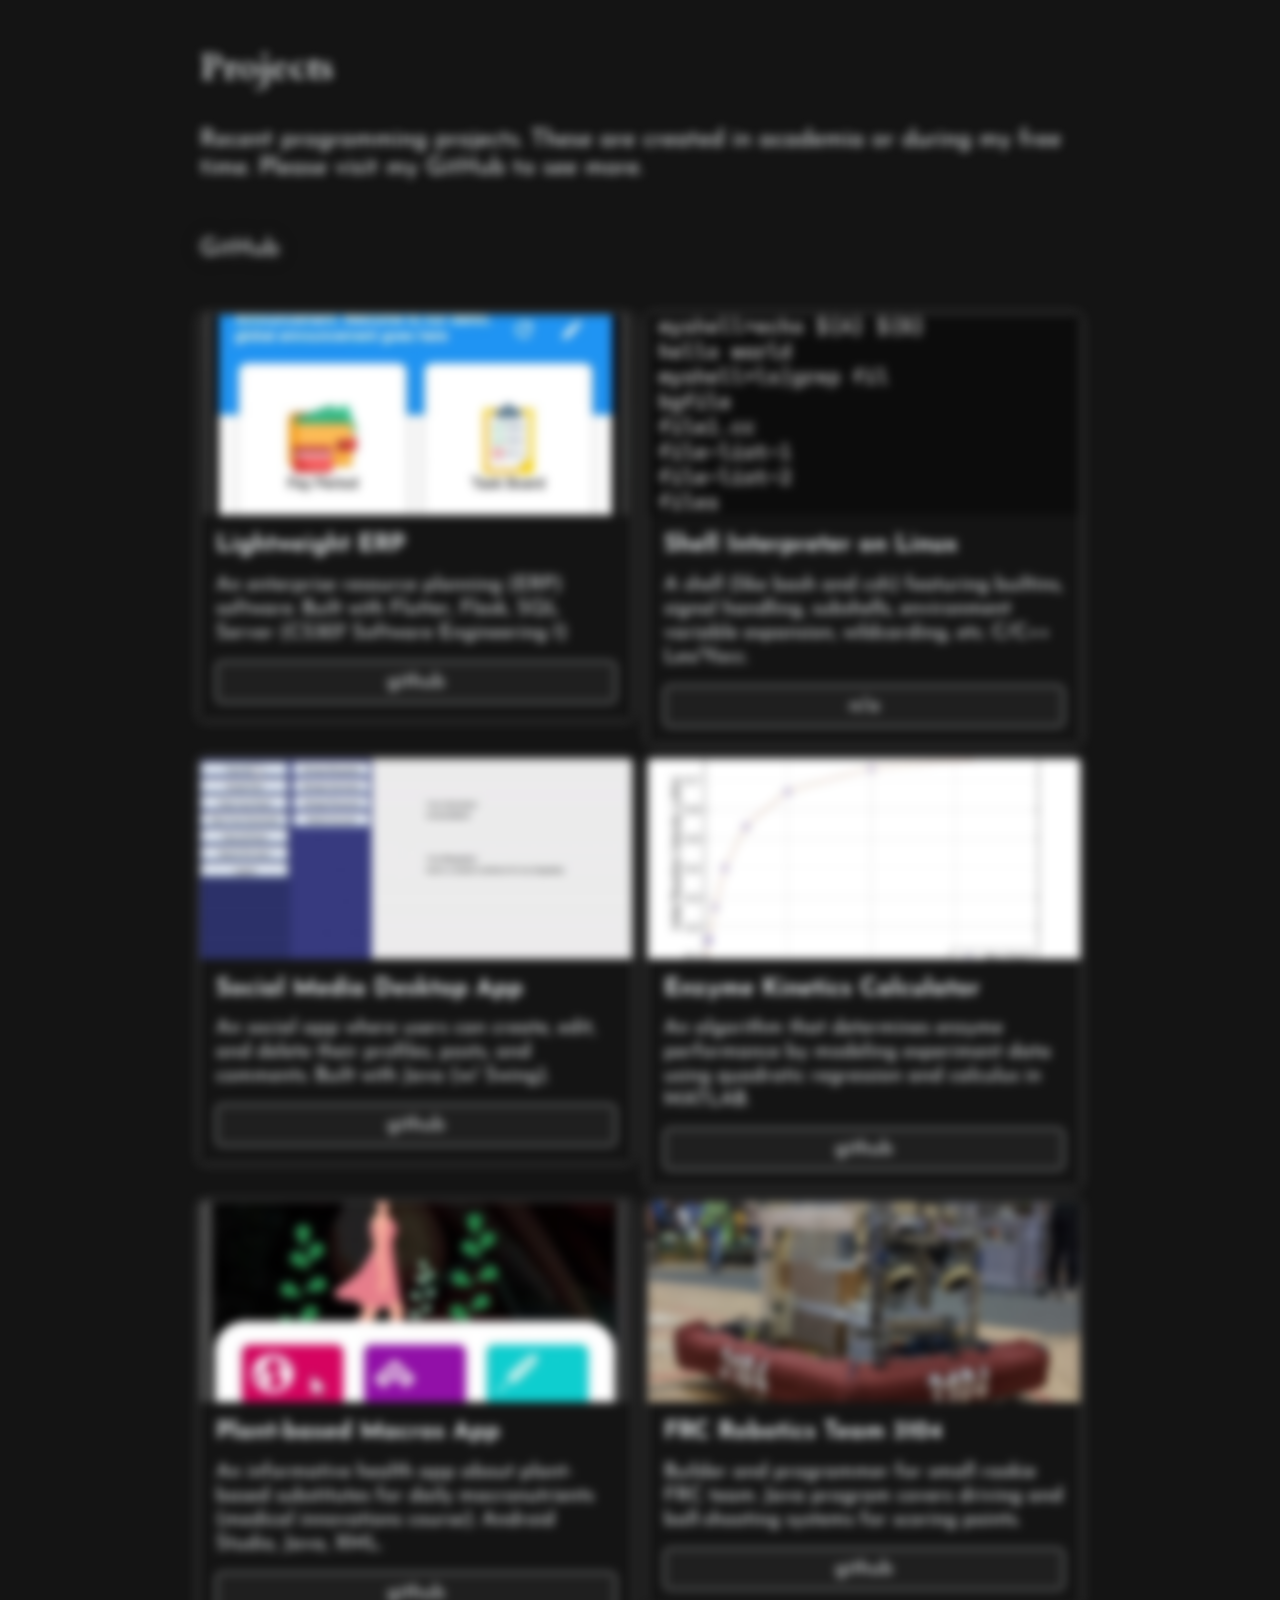
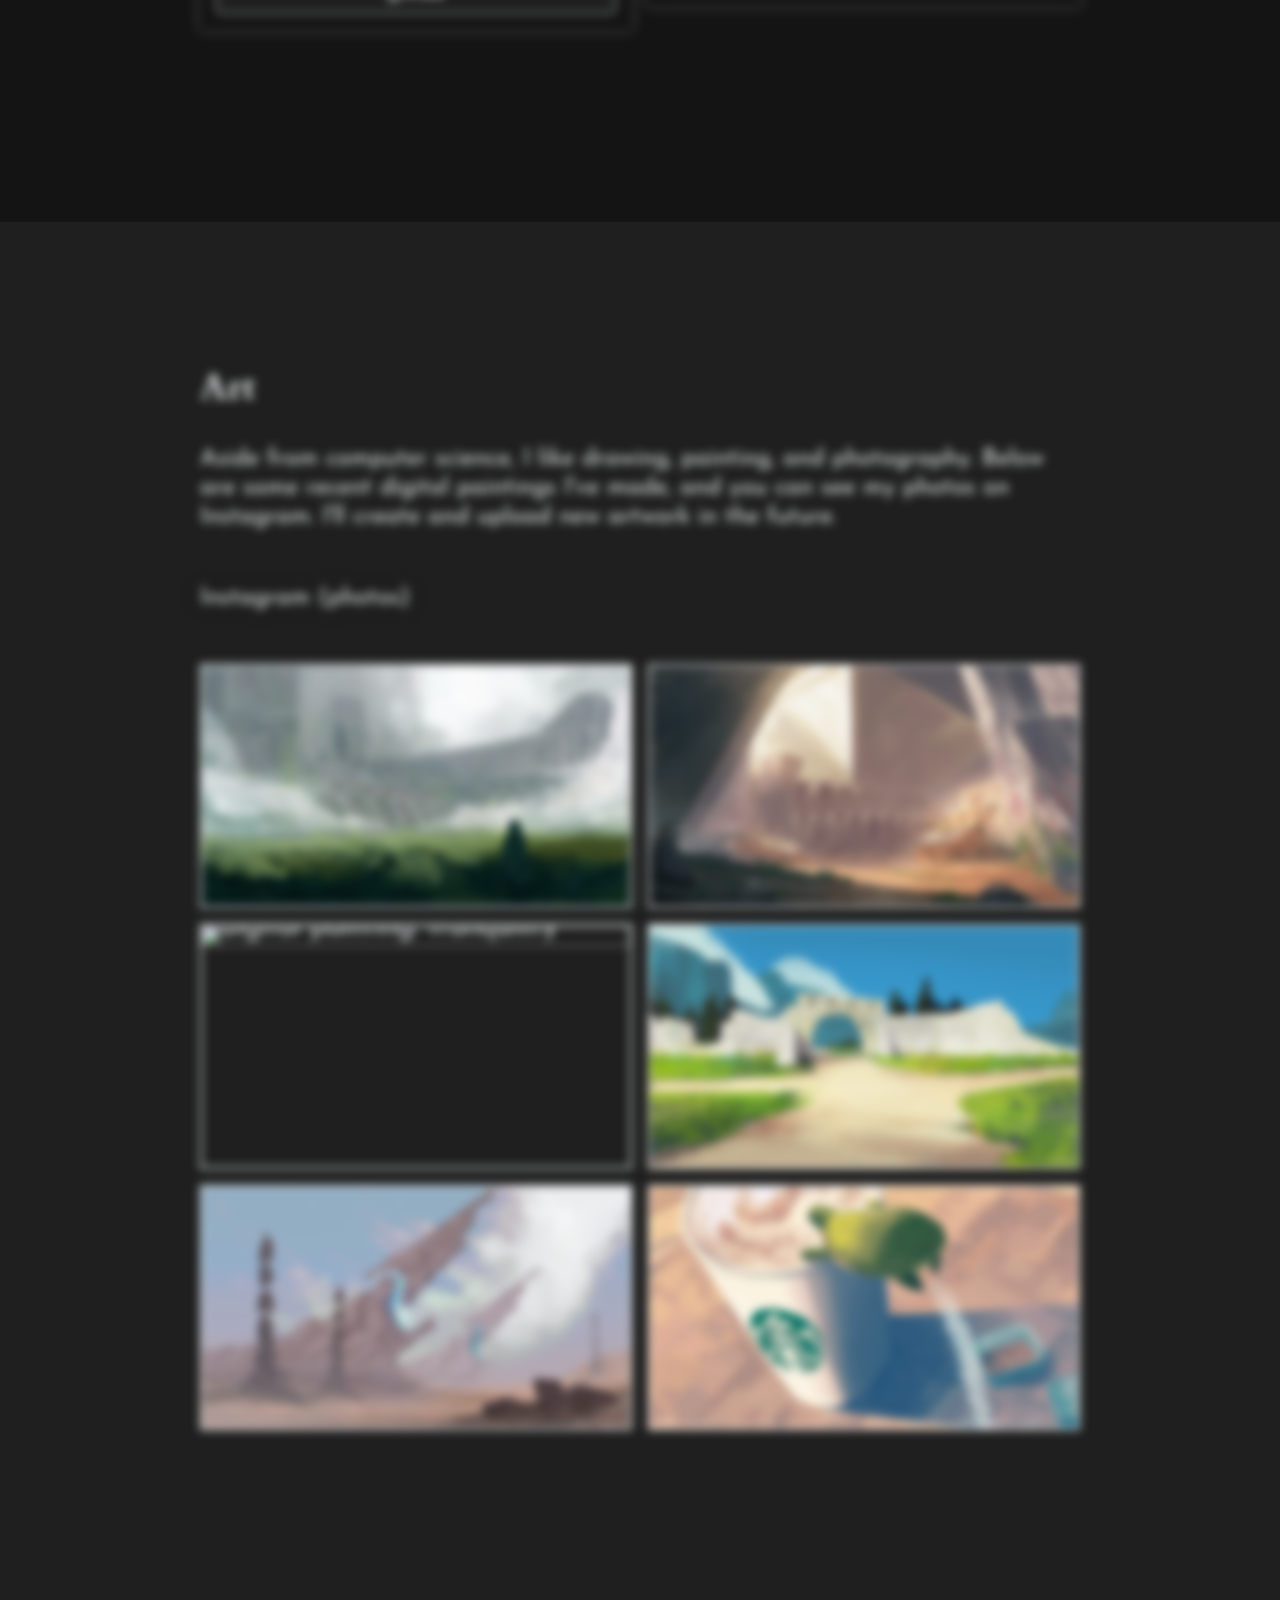
==== commit 737fd117: "path error fix, favicon change" ====
--- a/index.html
+++ b/index.html
@@ -42,7 +42,7 @@
       </div>
       <img src="assets\images-parallax-mini\tranquility-background-20221228-min.png" class="background"
         alt="background" />
-      <img src="assets\images-parallax-mini\tranquility-birds-20221228.png-min" class="birds" alt="birds" />
+      <img src="assets\images-parallax-mini\tranquility-birds-20221228-min.png" class="birds" alt="birds" />
       <img src="assets\images-parallax-mini\tranquility-foreground-20221228-min.png" class="foreground"
         alt="foreground" />
       <div class="scroll-indicator">↓</div>
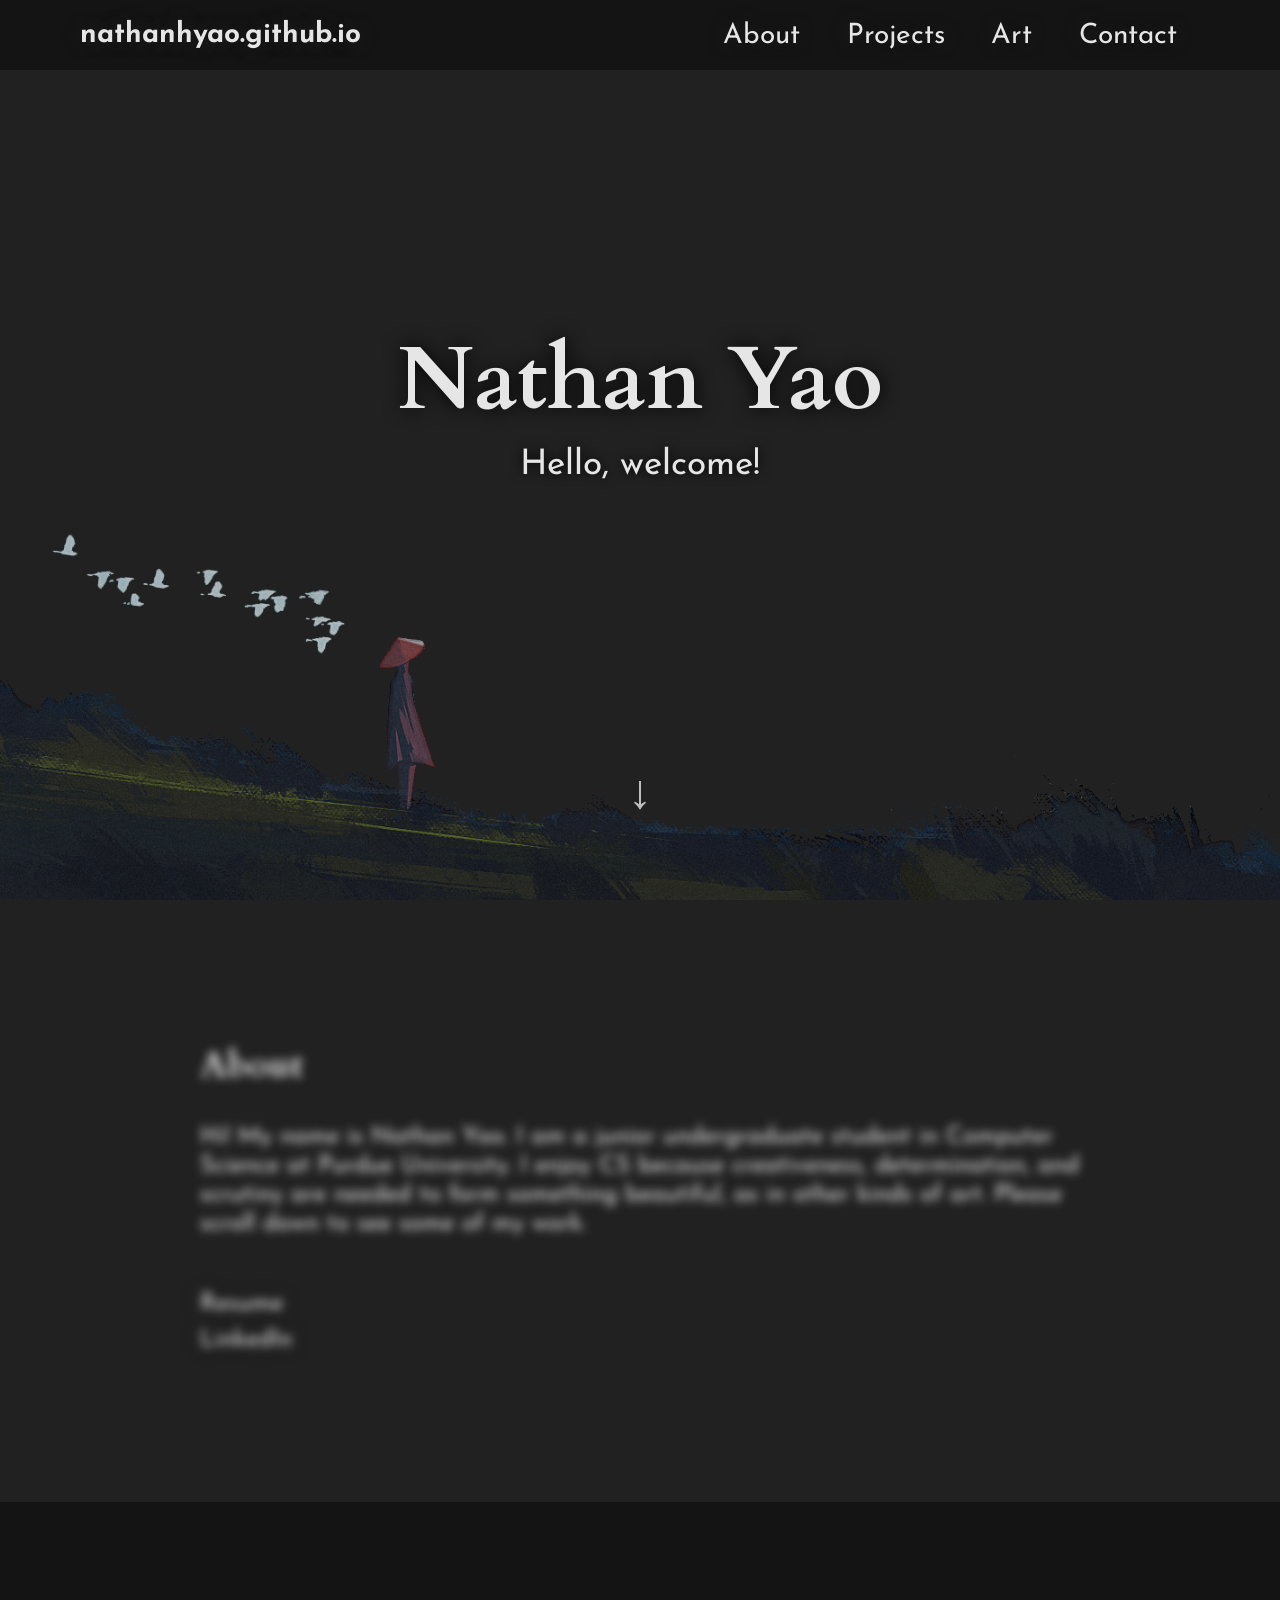
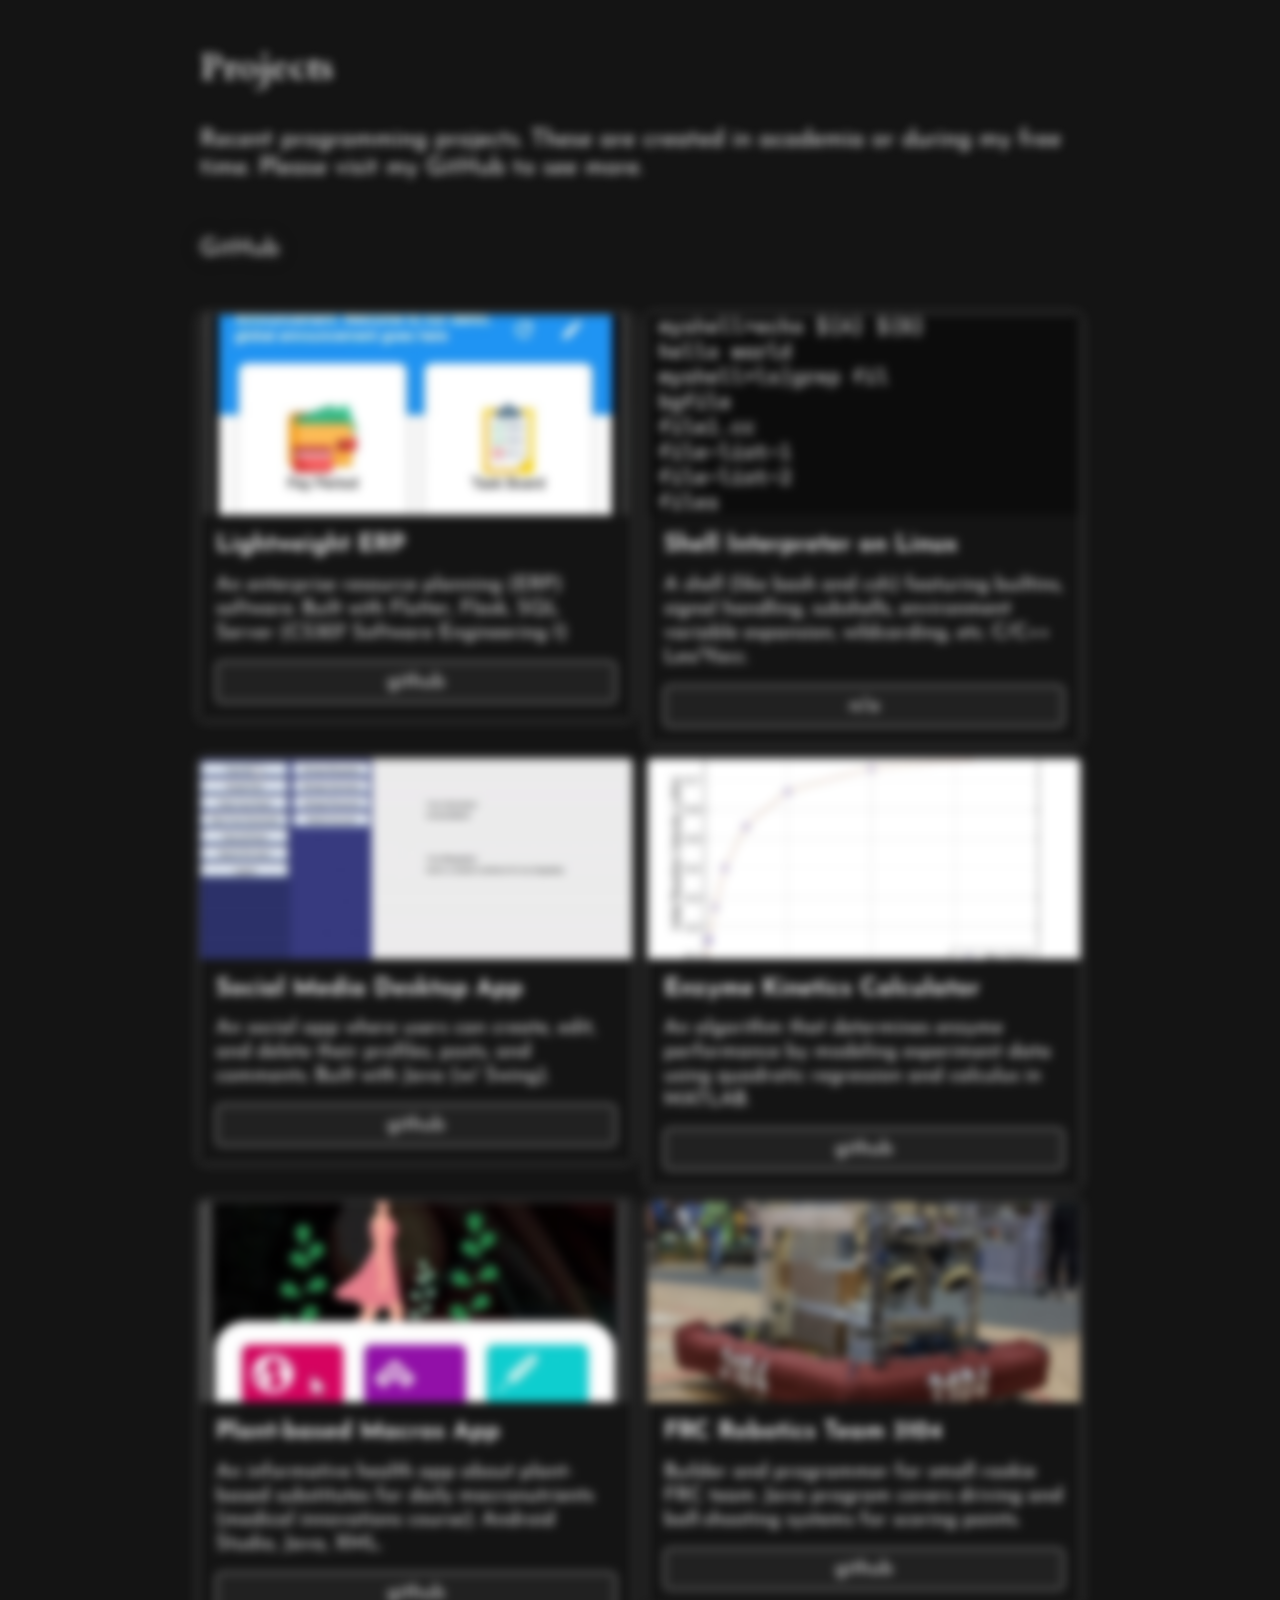
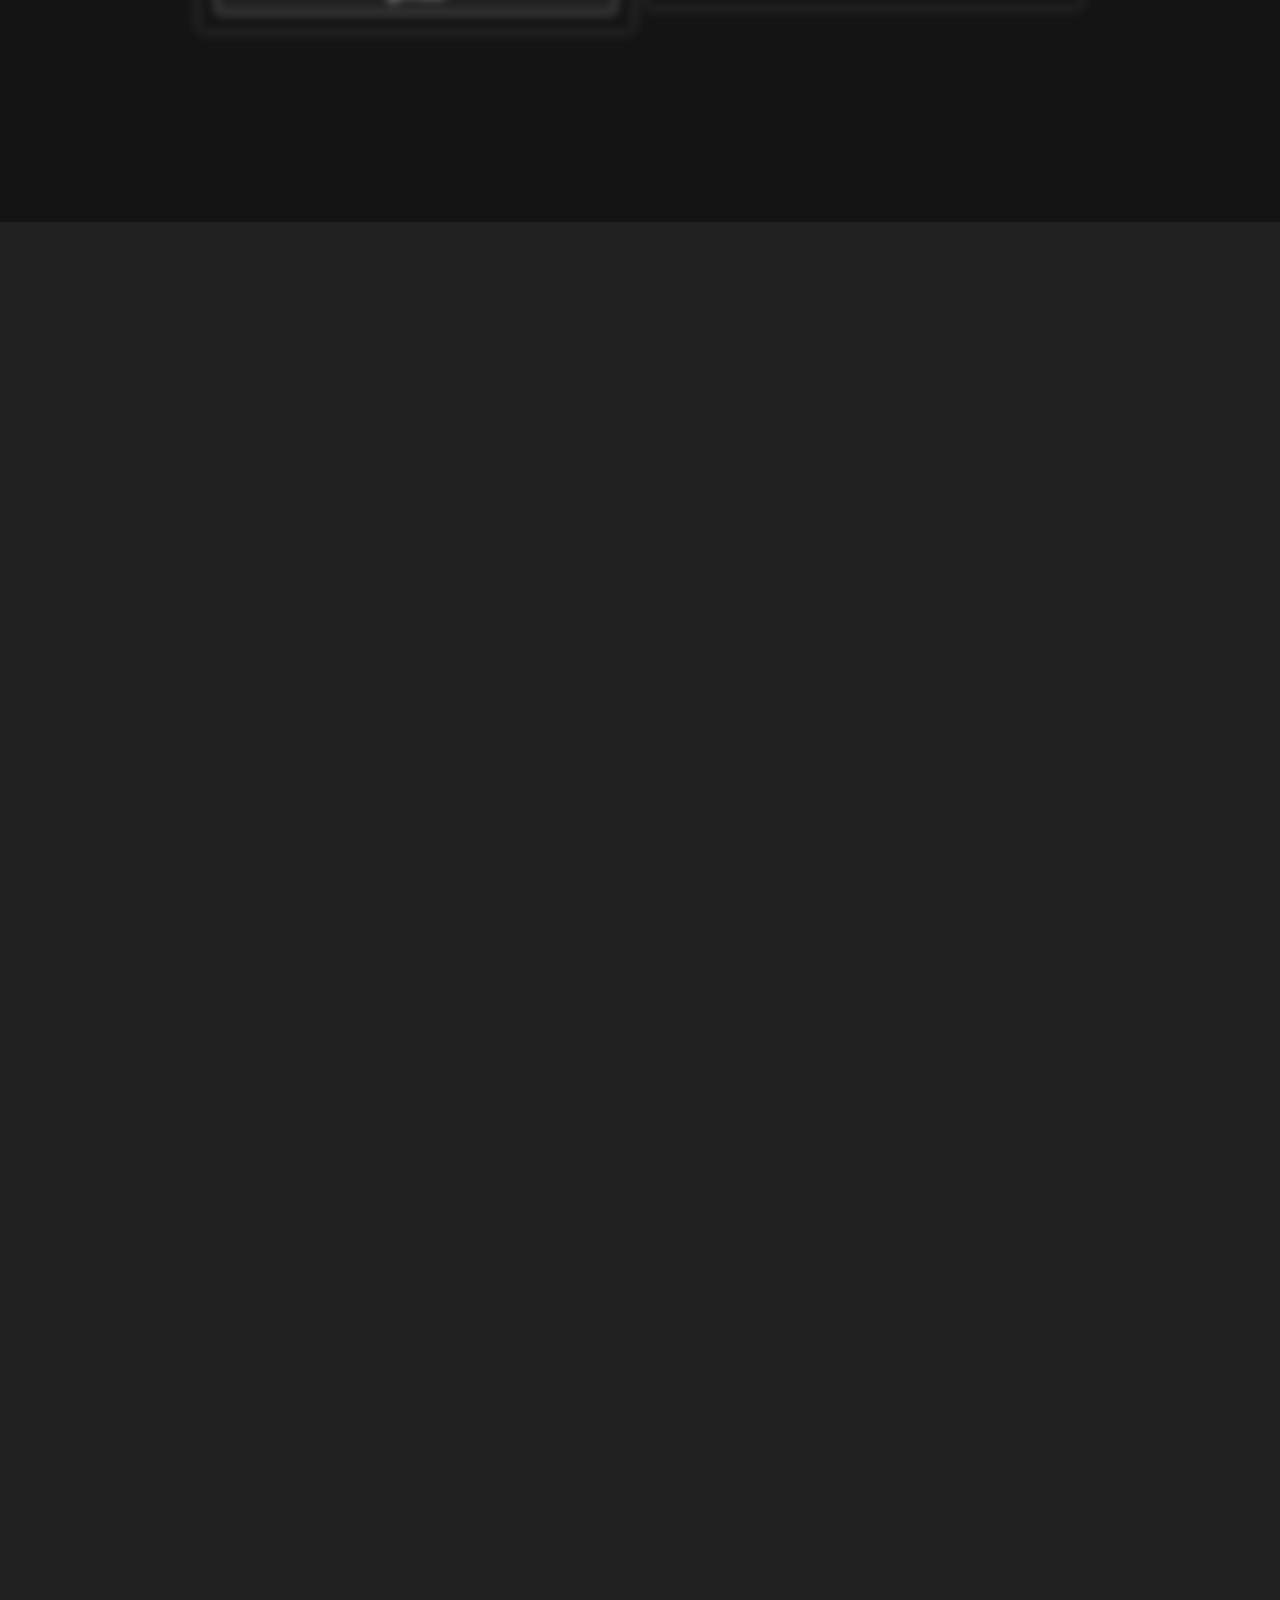
==== commit 3584c875: "experiment vanilla vs jquery parallax efficiency, theme, scroll bar theme" ====
--- a/index.html
+++ b/index.html
@@ -40,11 +40,9 @@
         <h1 class="main-name">Nathan Yao</h1>
         <p class="main-desc">Hello, welcome!</p>
       </div>
-      <img src="assets\images-parallax-mini\tranquility-background-20221228-min.png" class="background"
-        alt="background" />
-      <img src="assets\images-parallax-mini\tranquility-birds-20221228-min.png" class="birds" alt="birds" />
-      <img src="assets\images-parallax-mini\tranquility-foreground-20221228-min.png" class="foreground"
-        alt="foreground" />
+      <img src="assets\images-parallax-mini\tranquility-background-20221228-min.png" id="background" alt="background" />
+      <img src="assets\images-parallax-mini\tranquility-birds-20221228-min.png" id="birds" alt="birds" />
+      <img src="assets\images-parallax-mini\tranquility-foreground-20221228-min.png" id="foreground" alt="foreground" />
       <div class="scroll-indicator">↓</div>
     </div>
 
--- a/style.css
+++ b/style.css
@@ -13,15 +13,15 @@
   --c-dark4: hsl(280, 15%, 8%); */
 
   --c-dark0: hsl(0, 0%, 8%);
-  --c-dark1: hsl(0, 0%, 12%);
+  --c-dark1: hsl(0, 0%, 13%);
   --c-dark2: hsl(0, 0%, 8%);
-  --c-dark3: hsl(0, 0%, 12%);
+  --c-dark3: hsl(0, 0%, 13%);
   --c-dark4: hsl(0, 0%, 8%);
-
   --c-dark-hover: hsl(0, 0%, 1%);
 
-  --c-light: hsl(192, 10%, 90%);
-  --c-light-hover: hsl(192, 10%, 70%);
+  /* HS before: 192 10% */
+  --c-light: hsl(0, 0%, 90%);
+  --c-light-hover: hsl(0, 0%, 70%);
 }
 
 @media (min-width: 620px) {
@@ -47,6 +47,22 @@
 
 html {
   scroll-behavior: smooth;
+}
+
+html::-webkit-scrollbar {
+  width: 0.8rem;
+}
+
+html::-webkit-scrollbar-thumb {
+  background-color: var(--c-light-hover);
+}
+
+html::-webkit-scrollbar-thumb:hover {
+  background-color: var(--c-light);
+}
+
+html::-webkit-scrollbar-track {
+  background-color: var(--c-dark1);
 }
 
 /* Scroll animations */
@@ -208,7 +224,7 @@
 
 /* .container .background {} */
 
-.container .foreground {
+.container #foreground {
   z-index: 0;
 }
 
@@ -397,9 +413,9 @@
   transition: 200ms transform ease-in-out;
 }
 
-.card:hover .card-image img {
+/* .card:hover .card-image img {
   transform: scale(1.025);
-}
+} */
 
 .card-body {
   font-size: 1.25rem;
@@ -420,6 +436,7 @@
   padding: 0.5em 0.75em;
   border-radius: 0.25em;
   cursor: pointer;
+  transition: all 0.3s ease 0s;
 }
 
 .card button:hover,
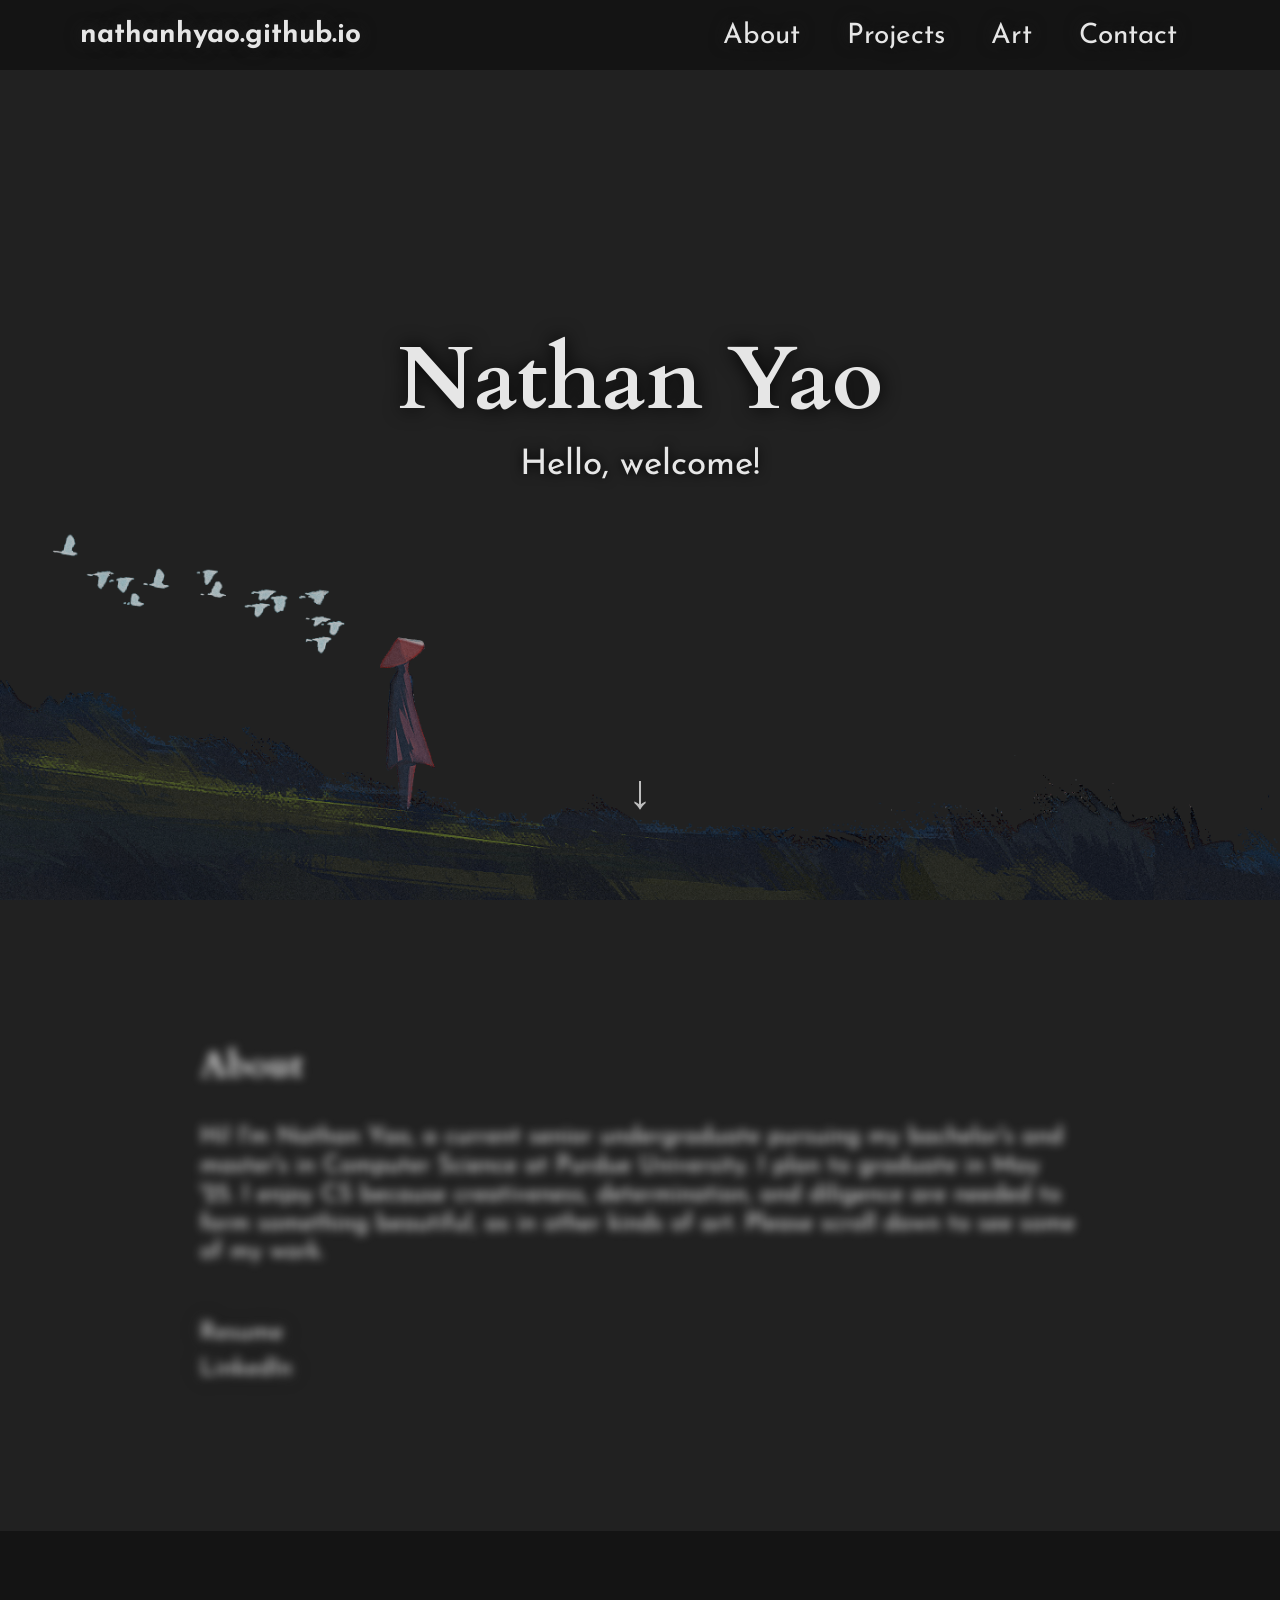
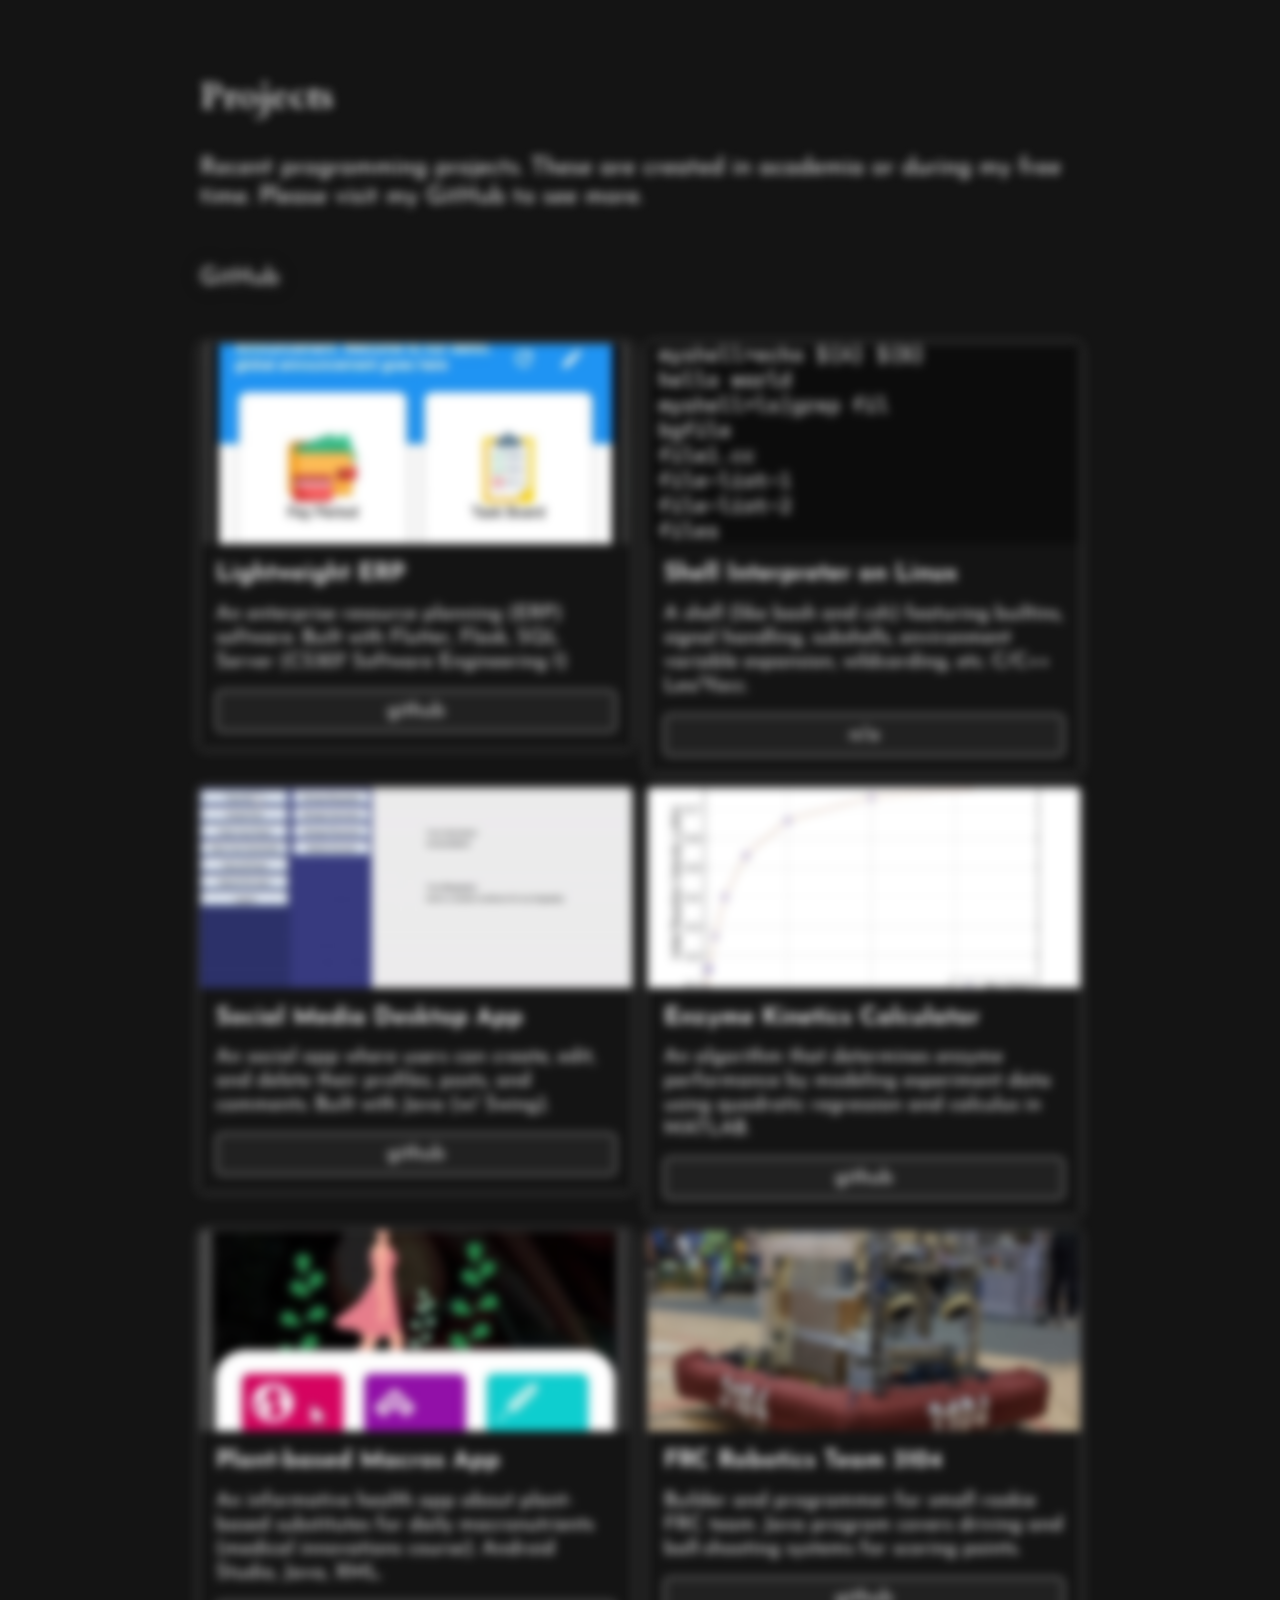
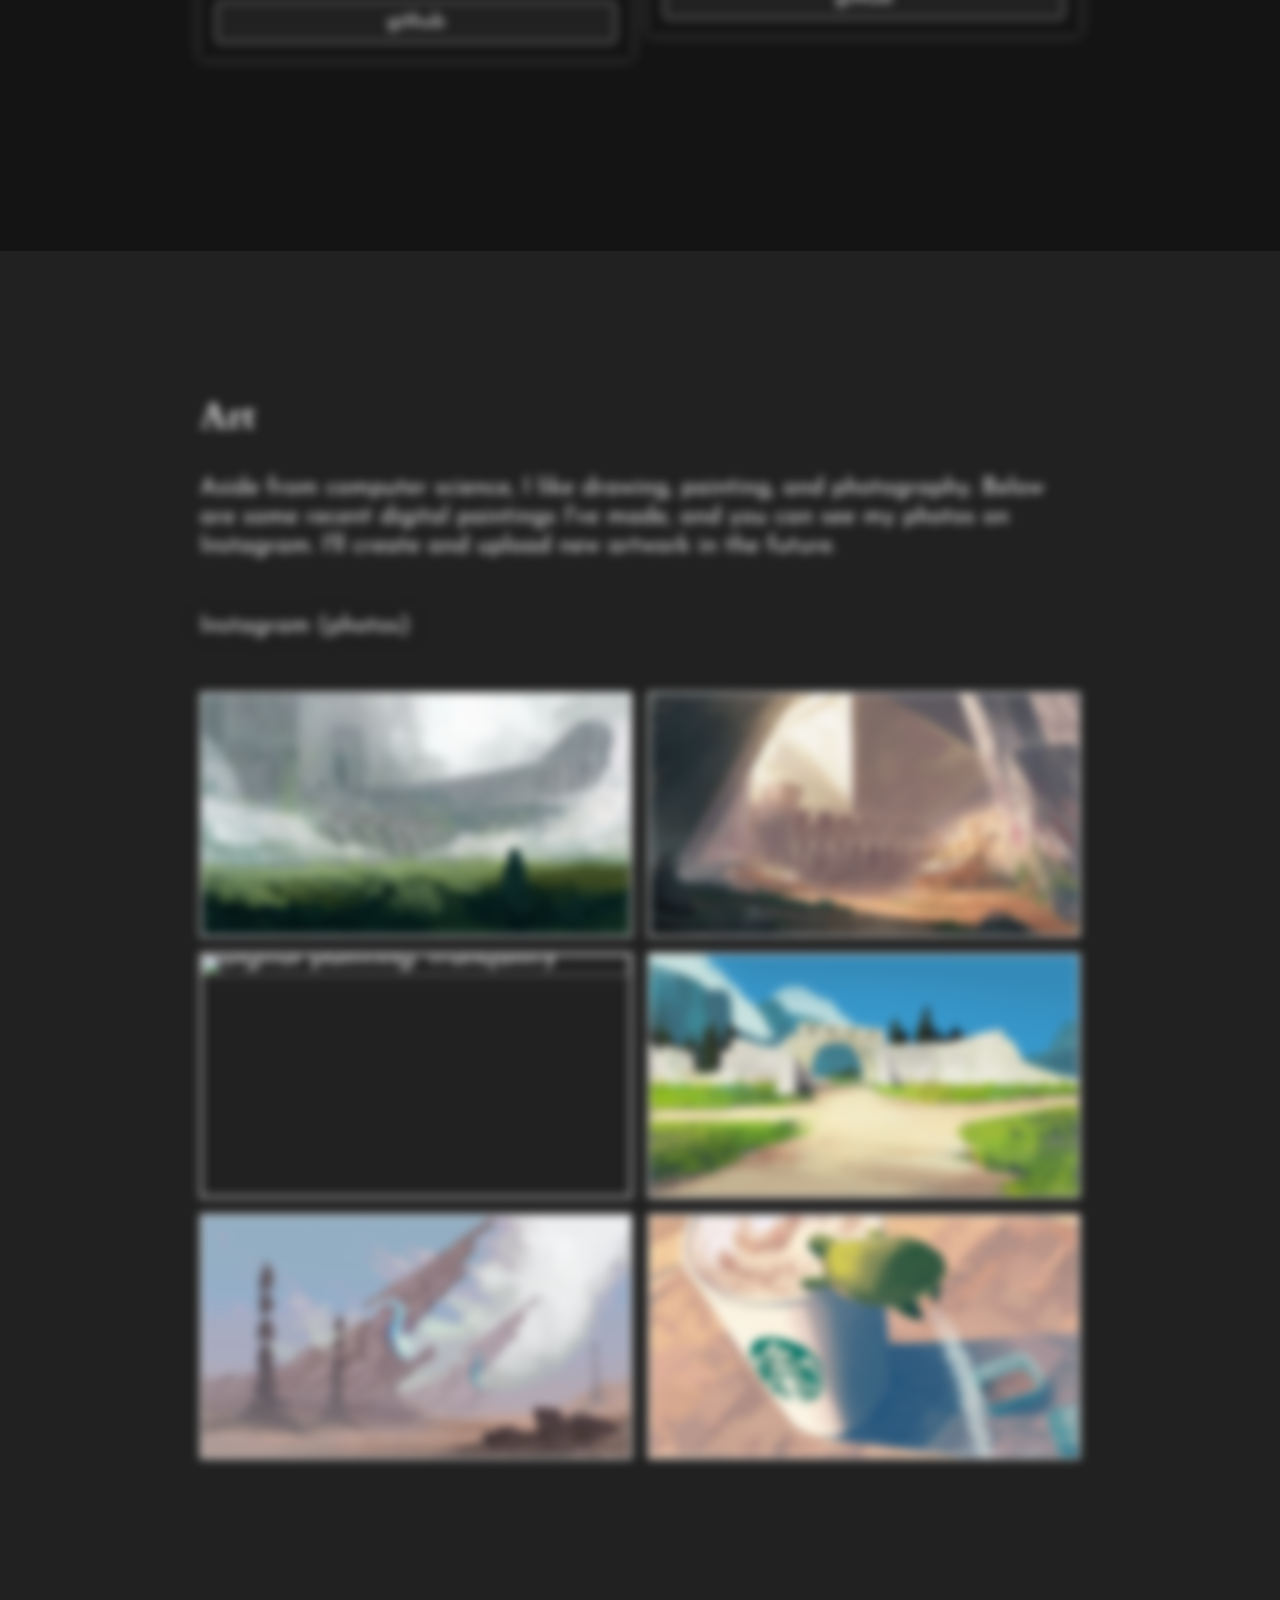
==== commit b75b4a3d: "basic fall '23 update" ====
--- a/index.html
+++ b/index.html
@@ -50,10 +50,11 @@
       <section class="about-sec" id="about">
         <div class="about-text">
           <h2 class="section-title hidden">About</h2>
-          <p class="section-desc hidden">Hi! My name is Nathan Yao. I am a junior undergraduate student in Computer
-            Science at
-            Purdue University. I enjoy CS because creativeness, determination, and scrutiny are needed to form something
-            beautiful, as in other kinds of art. Please scroll down to see some of my work.</p>
+          <p class="section-desc hidden">Hi! I'm Nathan Yao, a current senior undergraduate pursuing my bachelor's and
+            master's in Computer Science at Purdue University.
+            I plan to graduate in May '25. I enjoy CS because creativeness, determination, and diligence are needed to
+            form something beautiful, as in other kinds of art.
+            Please scroll down to see some of my work.</p>
 
           <div class="social hidden">
             <!-- Latest resume -->
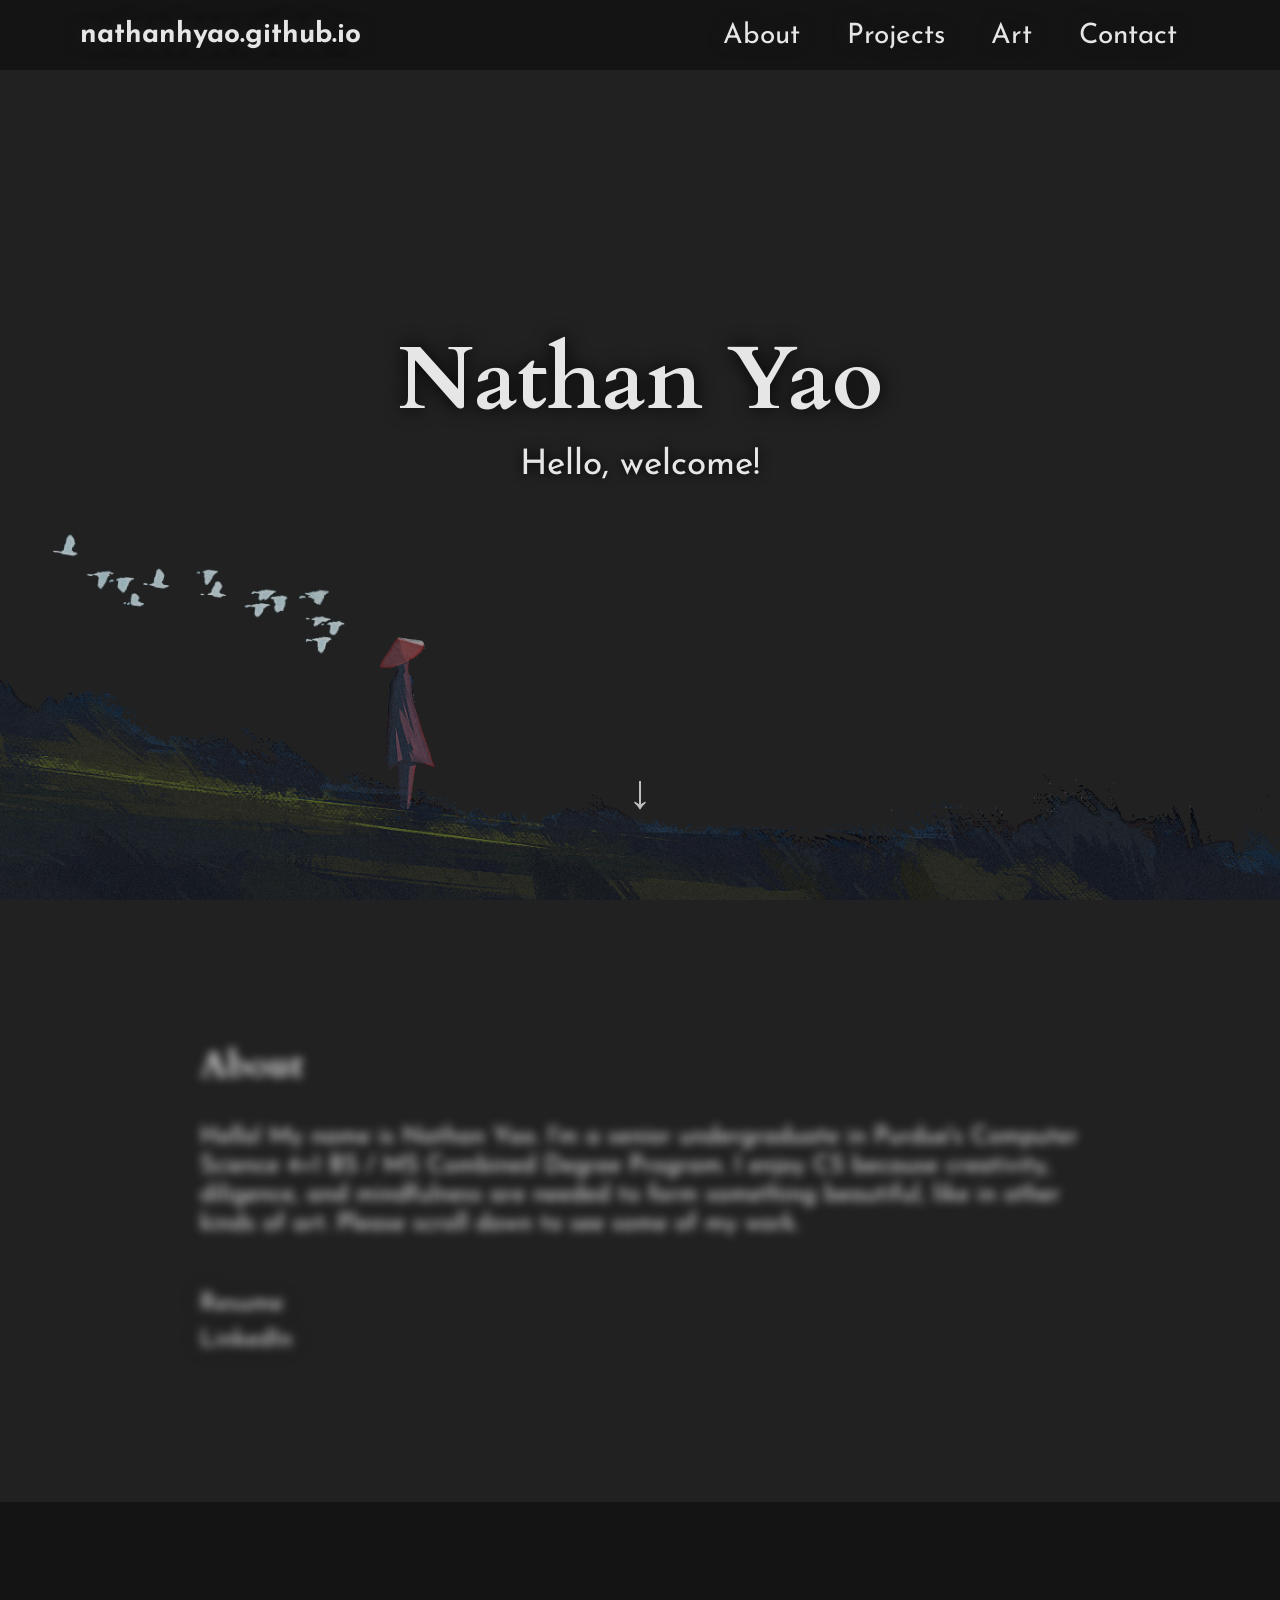
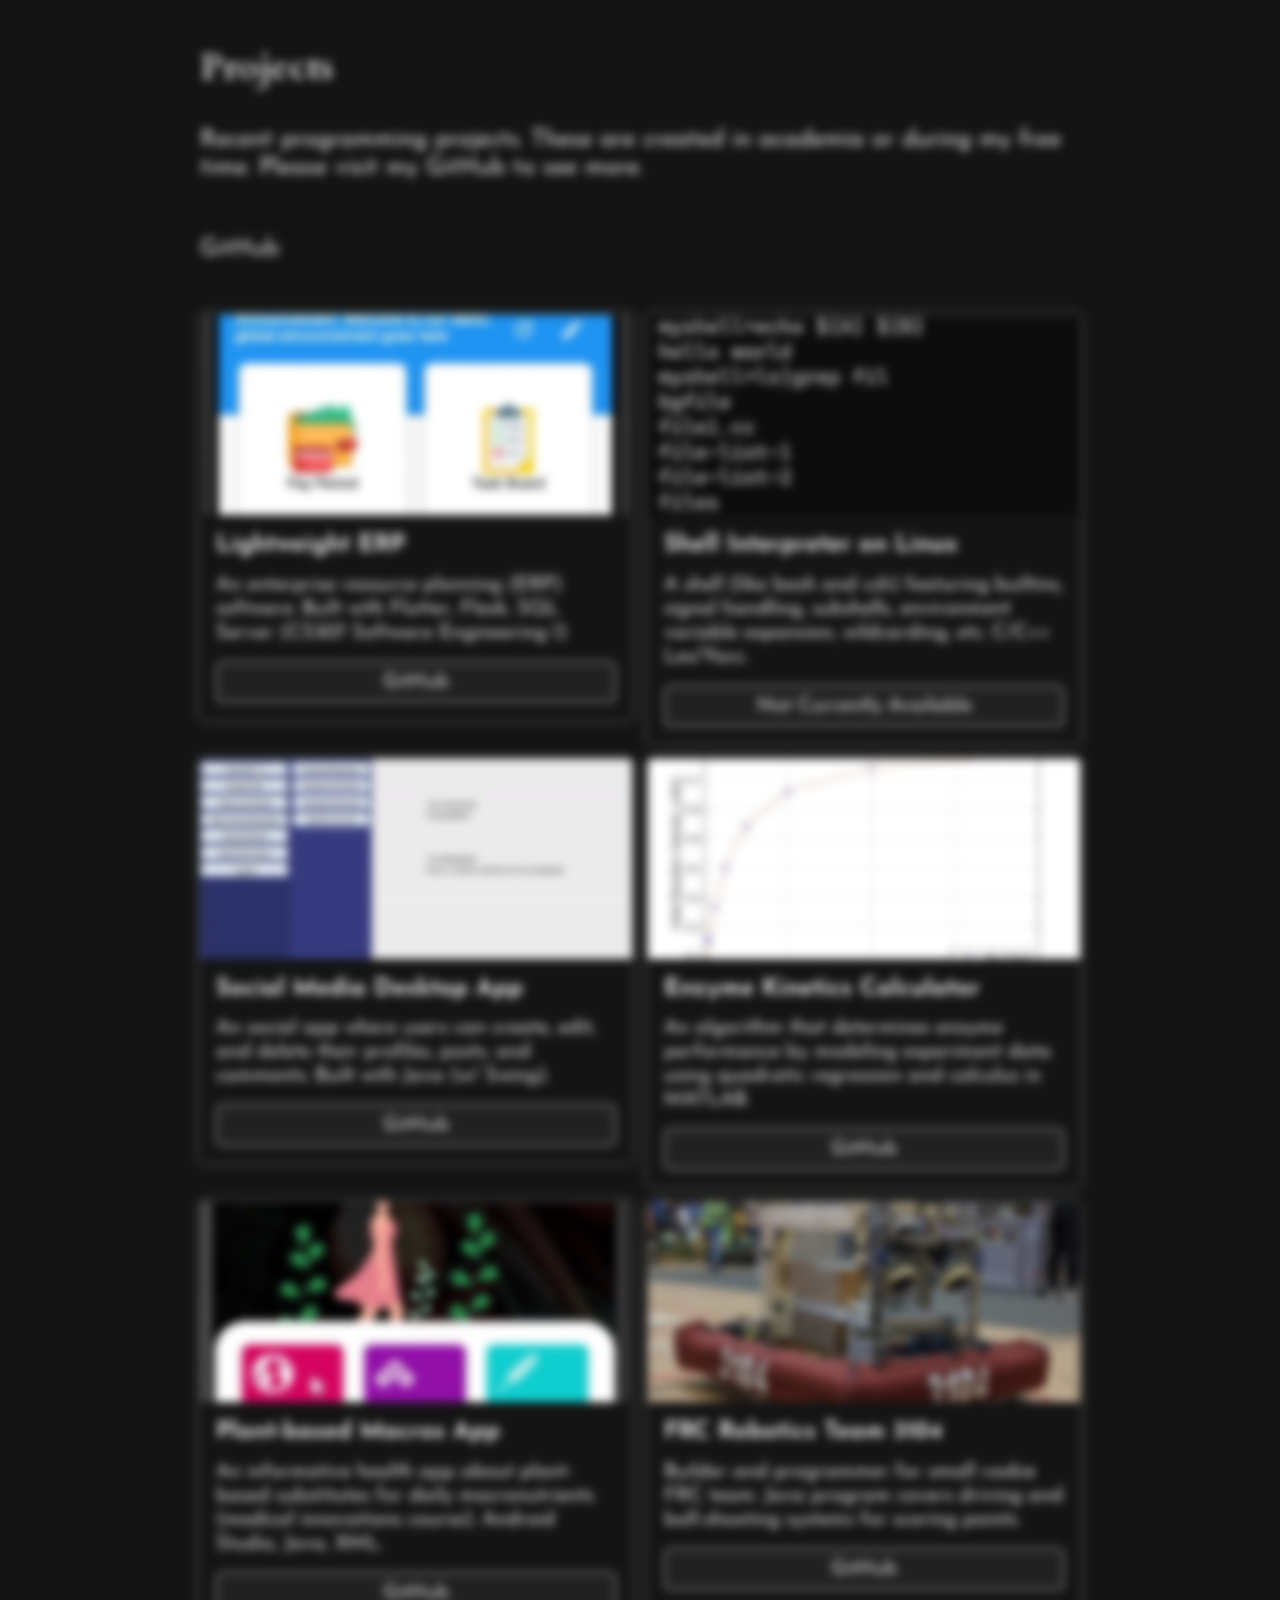
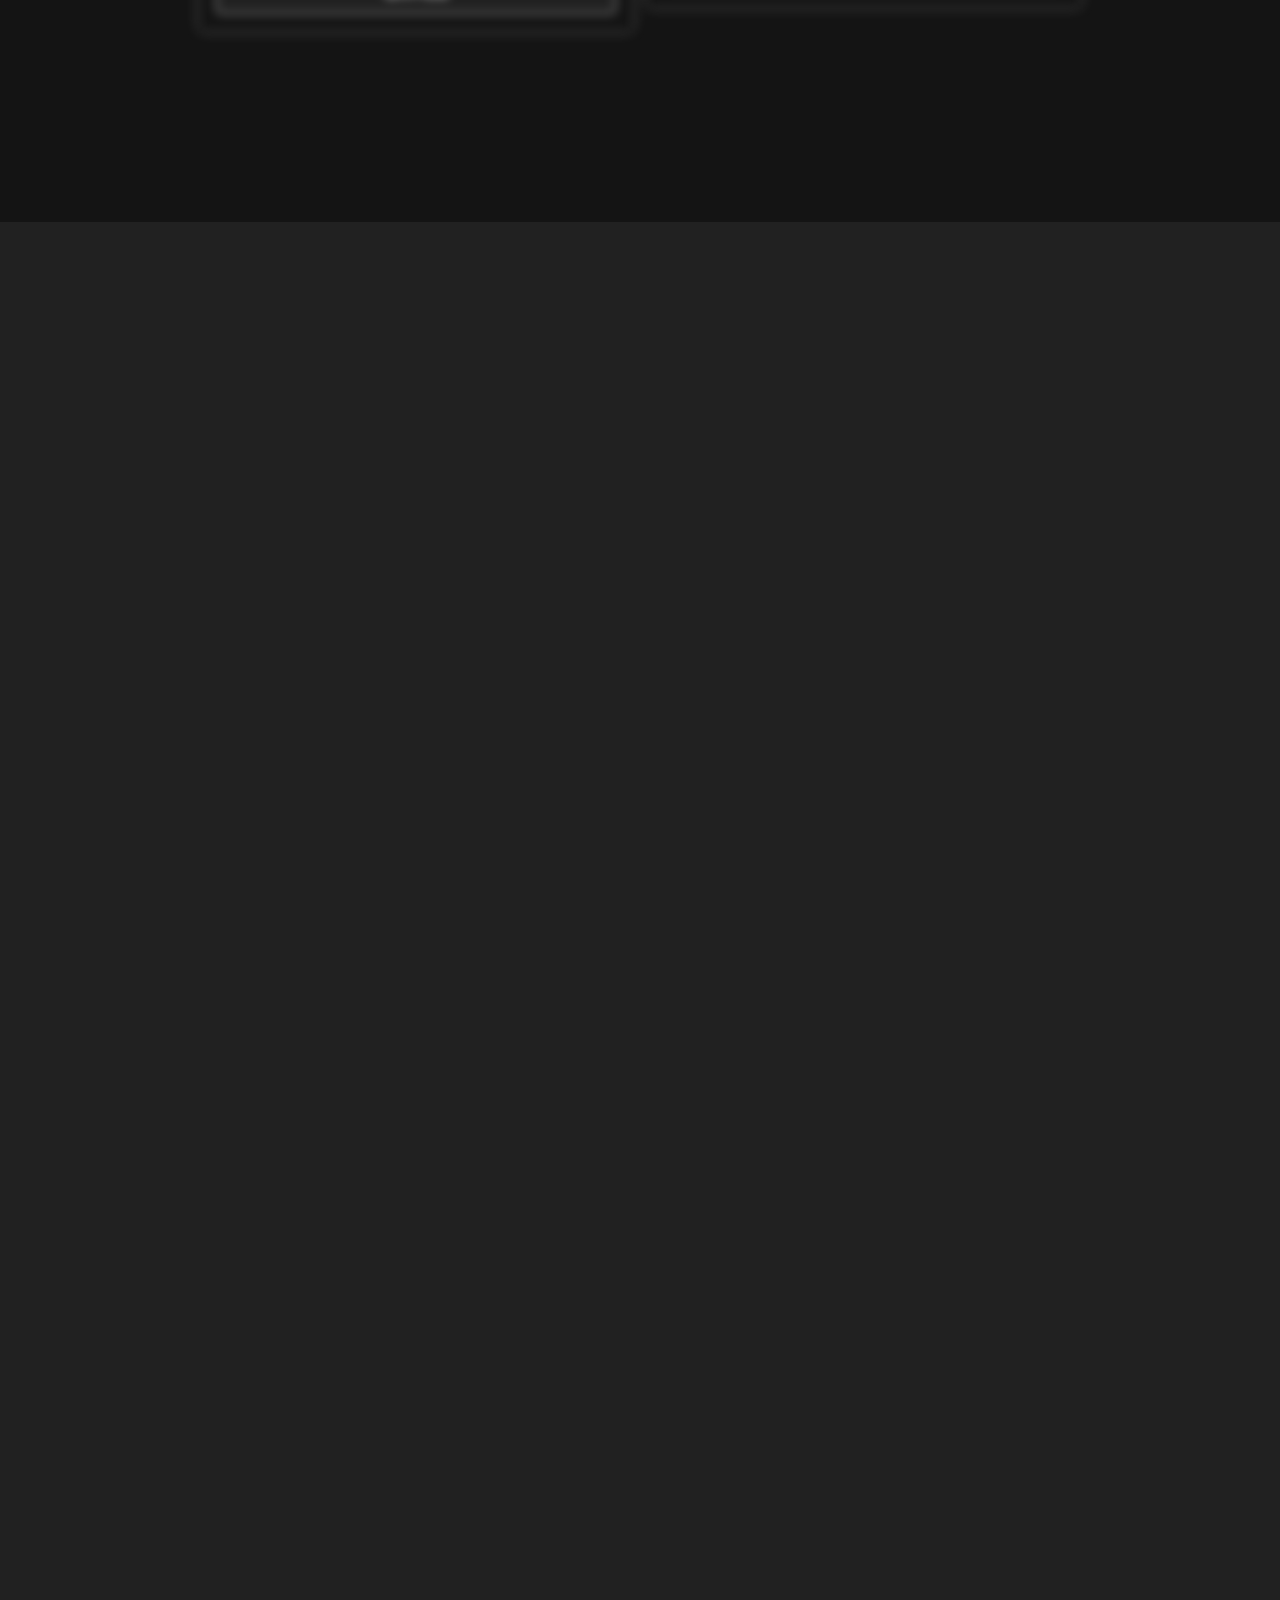
==== commit b1c4c37e: "About section adjustment, 'GitHub' adjustment" ====
--- a/index.html
+++ b/index.html
@@ -50,11 +50,11 @@
       <section class="about-sec" id="about">
         <div class="about-text">
           <h2 class="section-title hidden">About</h2>
-          <p class="section-desc hidden">Hi! I'm Nathan Yao, a current senior undergraduate pursuing my bachelor's and
-            master's in Computer Science at Purdue University.
-            I plan to graduate in May '25. I enjoy CS because creativeness, determination, and diligence are needed to
-            form something beautiful, as in other kinds of art.
-            Please scroll down to see some of my work.</p>
+          <p class="section-desc hidden">Hello! My name is Nathan Yao. I'm a senior undergraduate in Purdue's Computer
+            Science 4+1 BS / MS Combined Degree Program. I enjoy CS because creativity, diligence, and mindfulness
+            are needed to form something beautiful, like in other kinds of art. Please scroll down to see some of my
+            work.
+          </p>
 
           <div class="social hidden">
             <!-- Latest resume -->
@@ -104,7 +104,7 @@
               (CS307 Software Engineering I)</p>
             <div class="card-footer">
               <a href="https://github.com/nathanhyao/Enterprise-Resource-Planning-App" target="_blank">
-                <button>github</button>
+                <button>GitHub</button>
               </a>
             </div>
           </article>
@@ -118,7 +118,7 @@
               variable expansion, wildcarding, etc. C/C++ Lex/Yacc.</p>
             <div class="card-footer">
               <a href="#" onclick="return false;">
-                <button>n/a</button>
+                <button>Not Currently Available</button>
               </a>
             </div>
           </article>
@@ -132,7 +132,7 @@
               comments. Built with Java (w/ Swing).</p>
             <div class="card-footer">
               <a href="https://github.com/nathanhyao/Social-Media-Desktop-App" target="_blank">
-                <button>github</button>
+                <button>GitHub</button>
               </a>
             </div>
           </article>
@@ -146,7 +146,7 @@
               quadratic regression and calculus in MATLAB.</p>
             <div class="card-footer">
               <a href="https://github.com/nathanhyao/Enzyme-Kinetics-Calculator" target="_blank">
-                <button>github</button>
+                <button>GitHub</button>
               </a>
             </div>
           </article>
@@ -160,7 +160,7 @@
               (medical innovations course). Android Studio, Java, XML.</p>
             <div class="card-footer">
               <a href="https://github.com/nathanhyao/Plant-based-Alternatives-App" target="_blank">
-                <button>github</button>
+                <button>GitHub</button>
               </a>
             </div>
           </article>
@@ -174,7 +174,7 @@
               ball-shooting systems for scoring points.</p>
             <div class="card-footer">
               <a href="https://github.com/nathanhyao/AITE-FRC-2020-timed-robot" target="_blank">
-                <button>github</button>
+                <button>GitHub</button>
               </a>
             </div>
           </article>
@@ -193,12 +193,12 @@
           <h2 class="section-title hidden">Art</h2>
           <p class="section-desc hidden">Aside from computer science, I like drawing, painting, and photography. Below
             are some
-            recent digital paintings I've made, and you can see my photos on Instagram. I'll create and upload new
-            artwork in the future.</p>
+            recent digital paintings I've made, and you can see my photos on Instagram. I plan to upload more artwork.
+          </p>
           <div class="social hidden">
             <!-- GitHub -->
             <a href="https://www.instagram.com/nathanhyao/" target="_blank">
-              <ion-icon name="logo-instagram"></ion-icon> Instagram (photos)
+              <ion-icon name="logo-instagram"></ion-icon> Instagram
             </a>
           </div>
         </div>
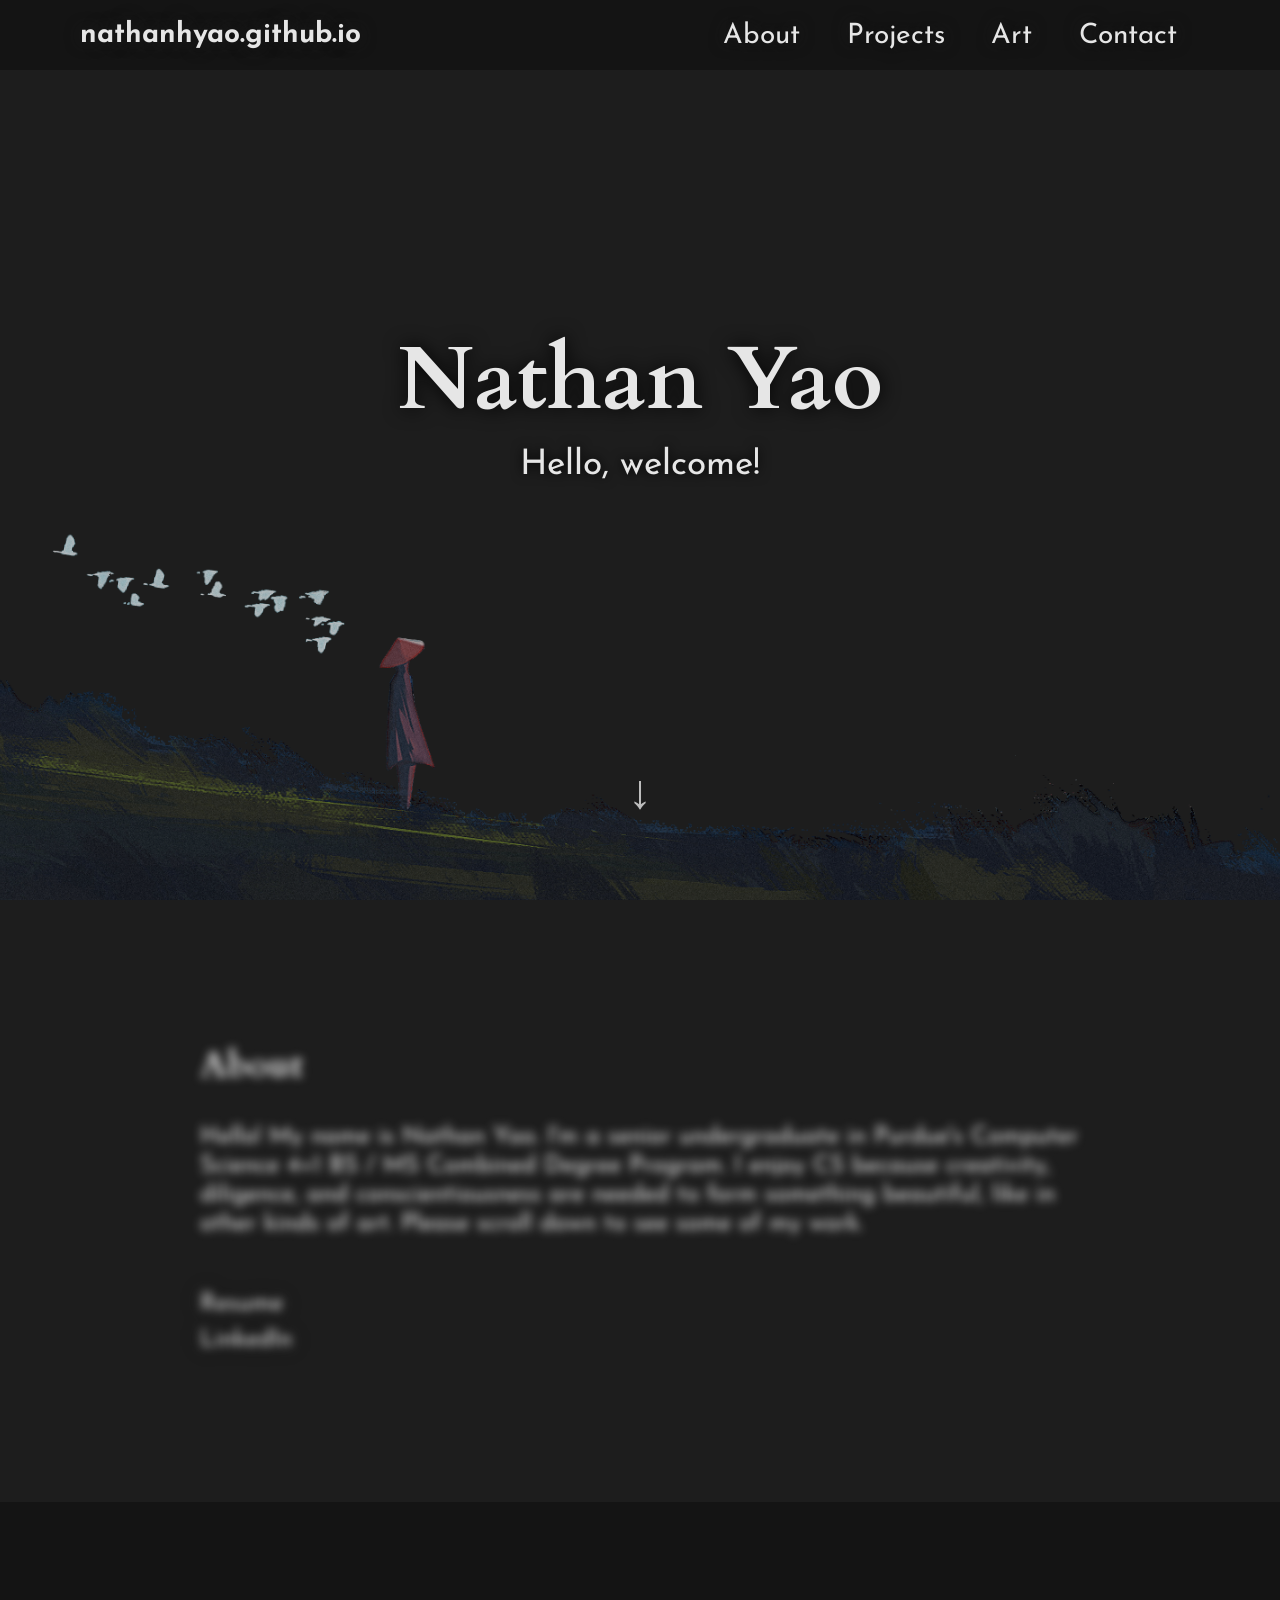
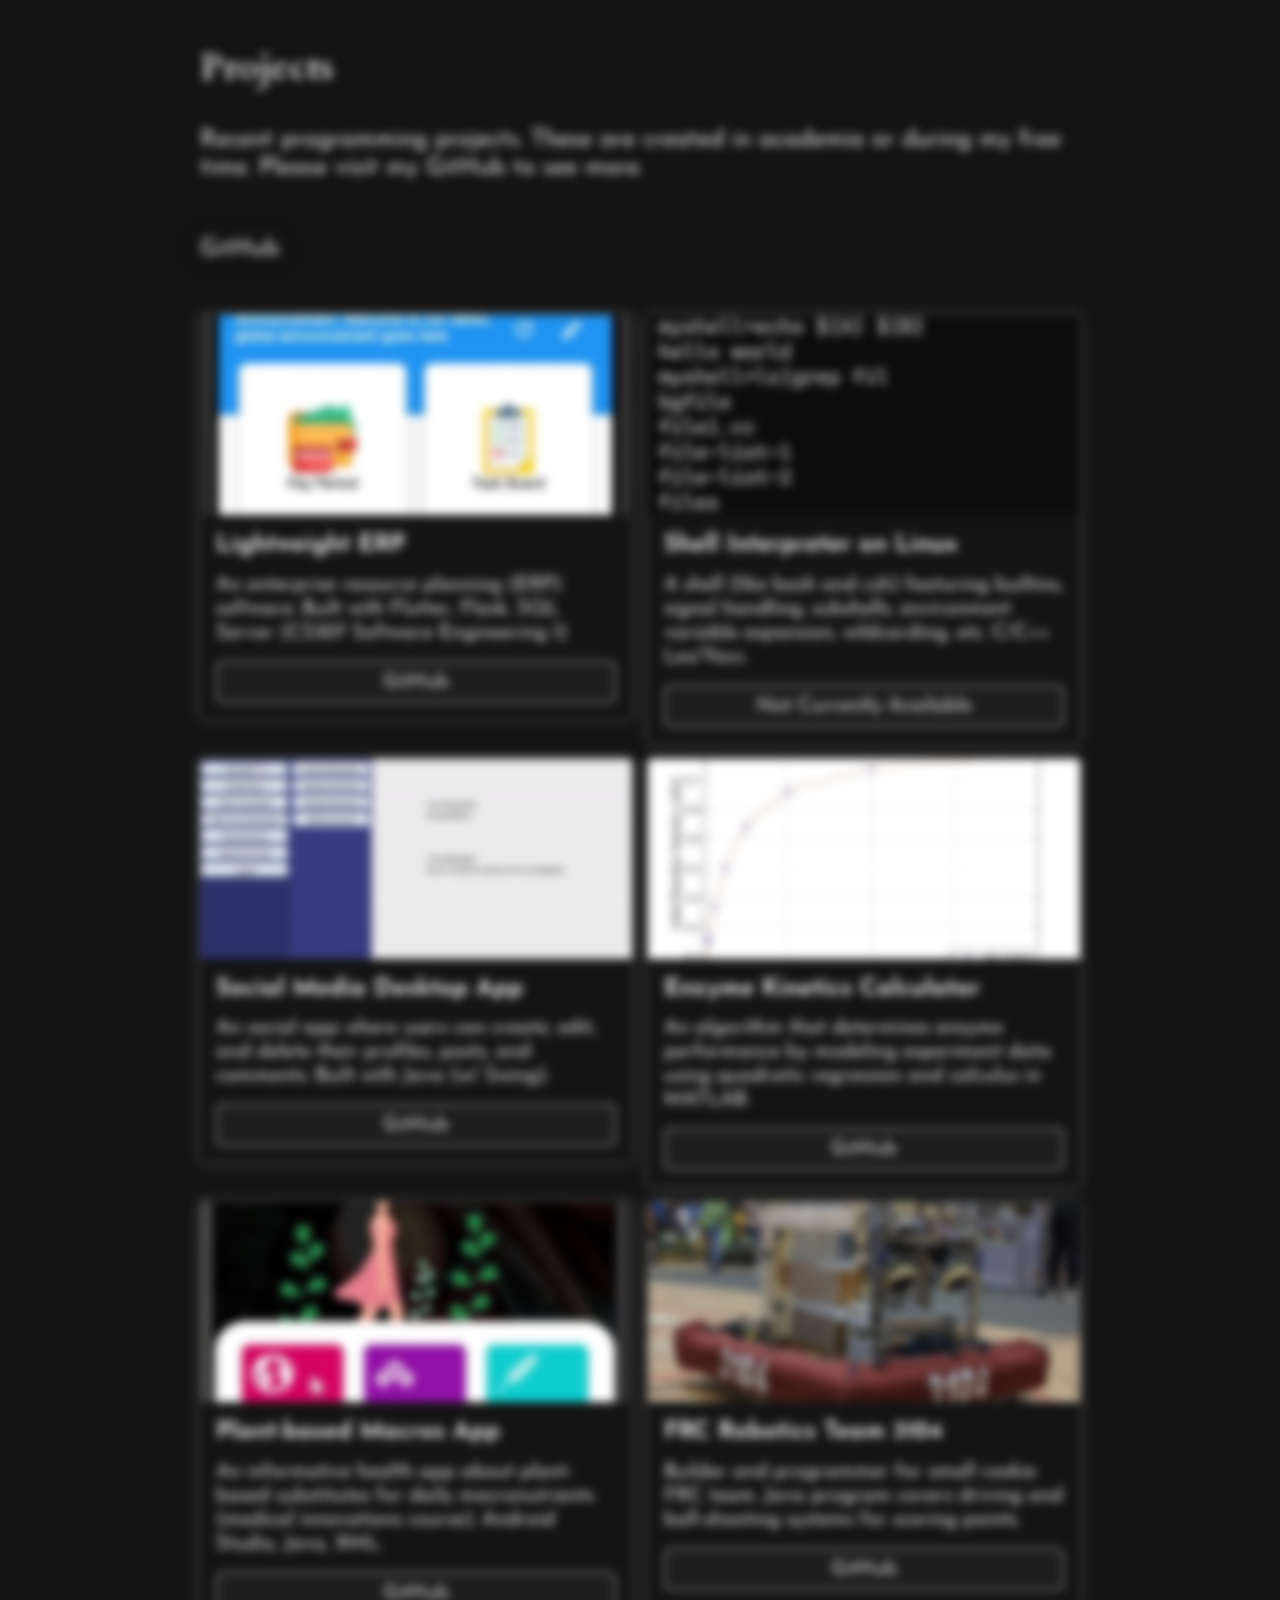
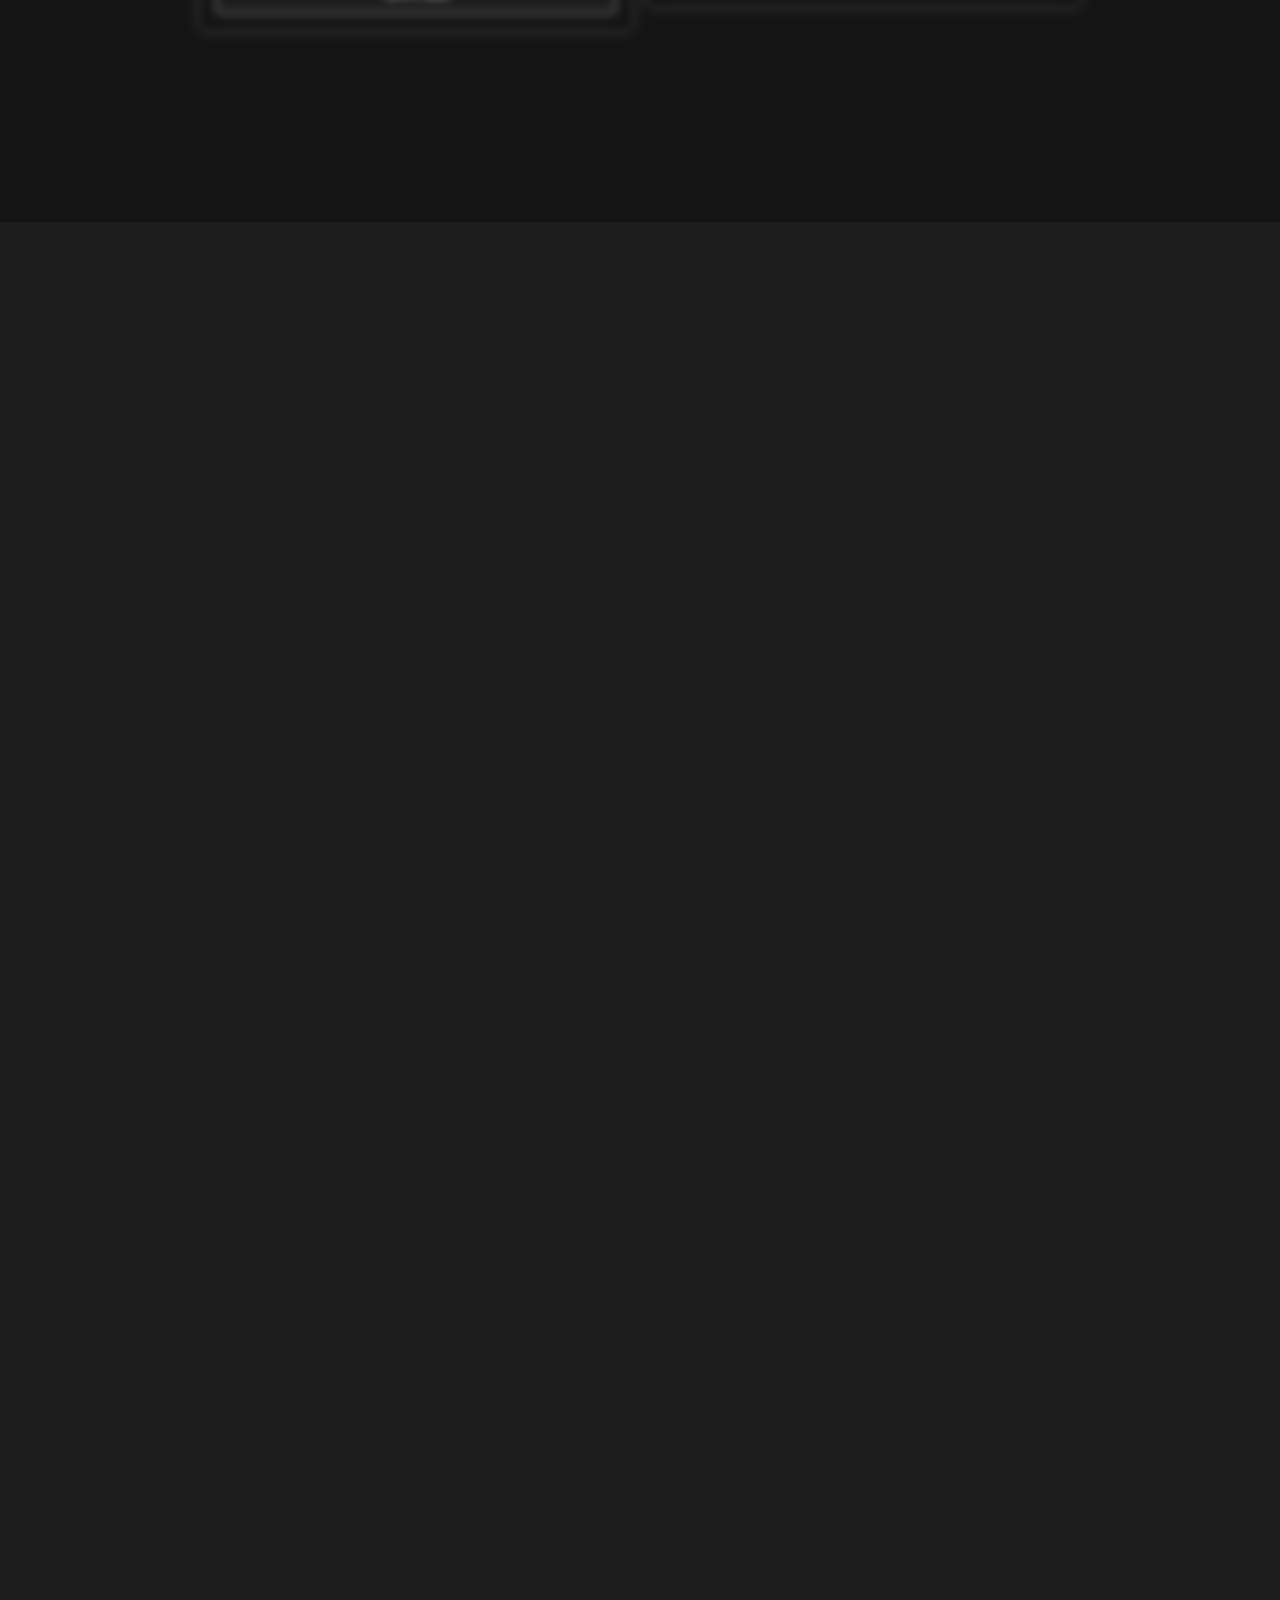
==== commit 49698b72: "Bkg darken, Update about" ====
--- a/index.html
+++ b/index.html
@@ -51,7 +51,7 @@
         <div class="about-text">
           <h2 class="section-title hidden">About</h2>
           <p class="section-desc hidden">Hello! My name is Nathan Yao. I'm a senior undergraduate in Purdue's Computer
-            Science 4+1 BS / MS Combined Degree Program. I enjoy CS because creativity, diligence, and mindfulness
+            Science 4+1 BS / MS Combined Degree Program. I enjoy CS because creativity, diligence, and conscientiousness
             are needed to form something beautiful, like in other kinds of art. Please scroll down to see some of my
             work.
           </p>
--- a/style.css
+++ b/style.css
@@ -13,9 +13,9 @@
   --c-dark4: hsl(280, 15%, 8%); */
 
   --c-dark0: hsl(0, 0%, 8%);
-  --c-dark1: hsl(0, 0%, 13%);
+  --c-dark1: hsl(0, 0%, 11.5%);
   --c-dark2: hsl(0, 0%, 8%);
-  --c-dark3: hsl(0, 0%, 13%);
+  --c-dark3: hsl(0, 0%, 11.5%);
   --c-dark4: hsl(0, 0%, 8%);
   --c-dark-hover: hsl(0, 0%, 1%);
 
@@ -218,7 +218,7 @@
   object-fit: cover;
   background-size: cover;
   position: absolute;
-  overflow: visible;
+  overflow: hidden;
   filter: brightness(78%);
 }
 
@@ -226,6 +226,10 @@
 
 .container #foreground {
   z-index: 0;
+}
+
+.container #birds {
+  overflow: visible;
 }
 
 .main-title {
@@ -295,6 +299,10 @@
   background-color: var(--c-dark1);
 }
 
+.content .experience-sec {
+  background-color: var(--c-dark2);
+}
+
 .content .projects-sec {
   background-color: var(--c-dark2);
 }
@@ -308,6 +316,7 @@
 }
 
 .content .about-sec,
+.content .experience-sec,
 .content .projects-sec,
 .content .art-sec,
 .content .contact-sec {
@@ -329,6 +338,7 @@
 } */
 
 .content .about-sec .about-text,
+.content .experience-sec .experience-text,
 .content .projects-sec .projects-text,
 .content .projects-sec .card-grid,
 .content .art-sec .art-text,
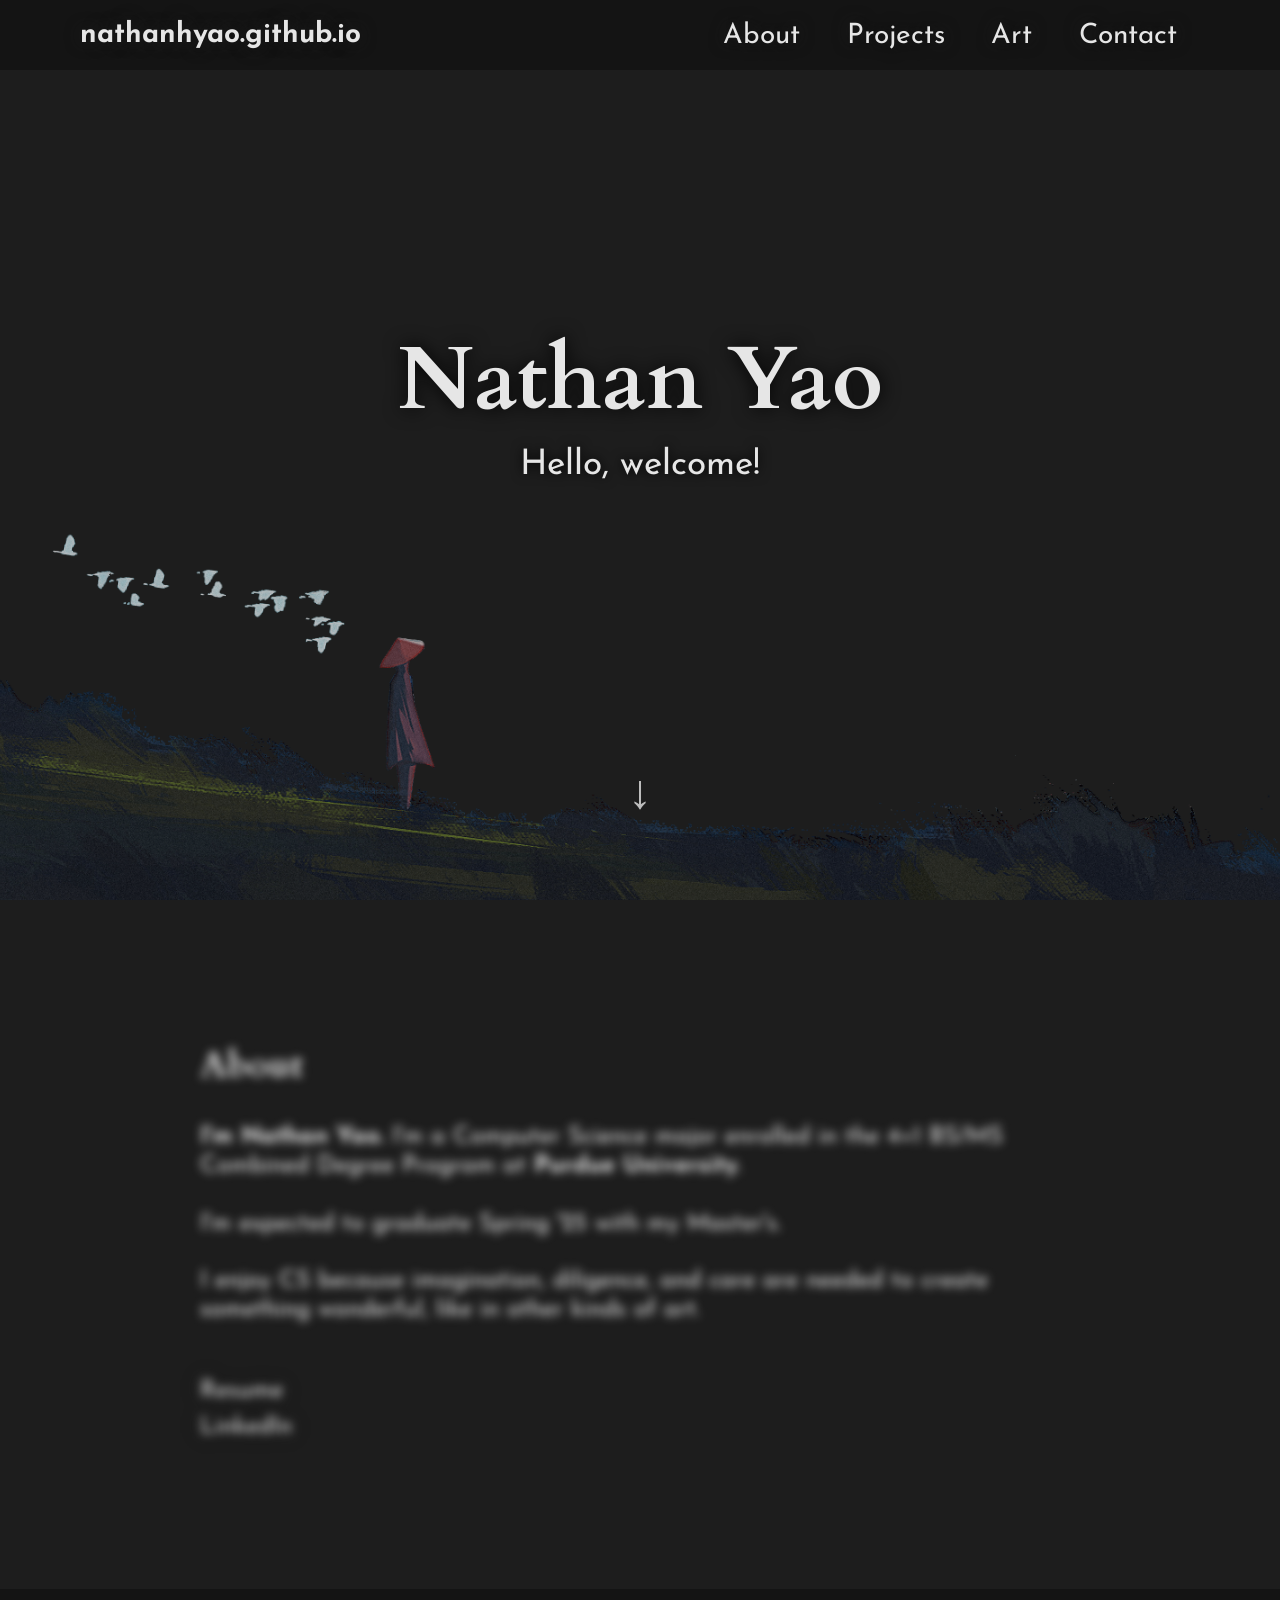
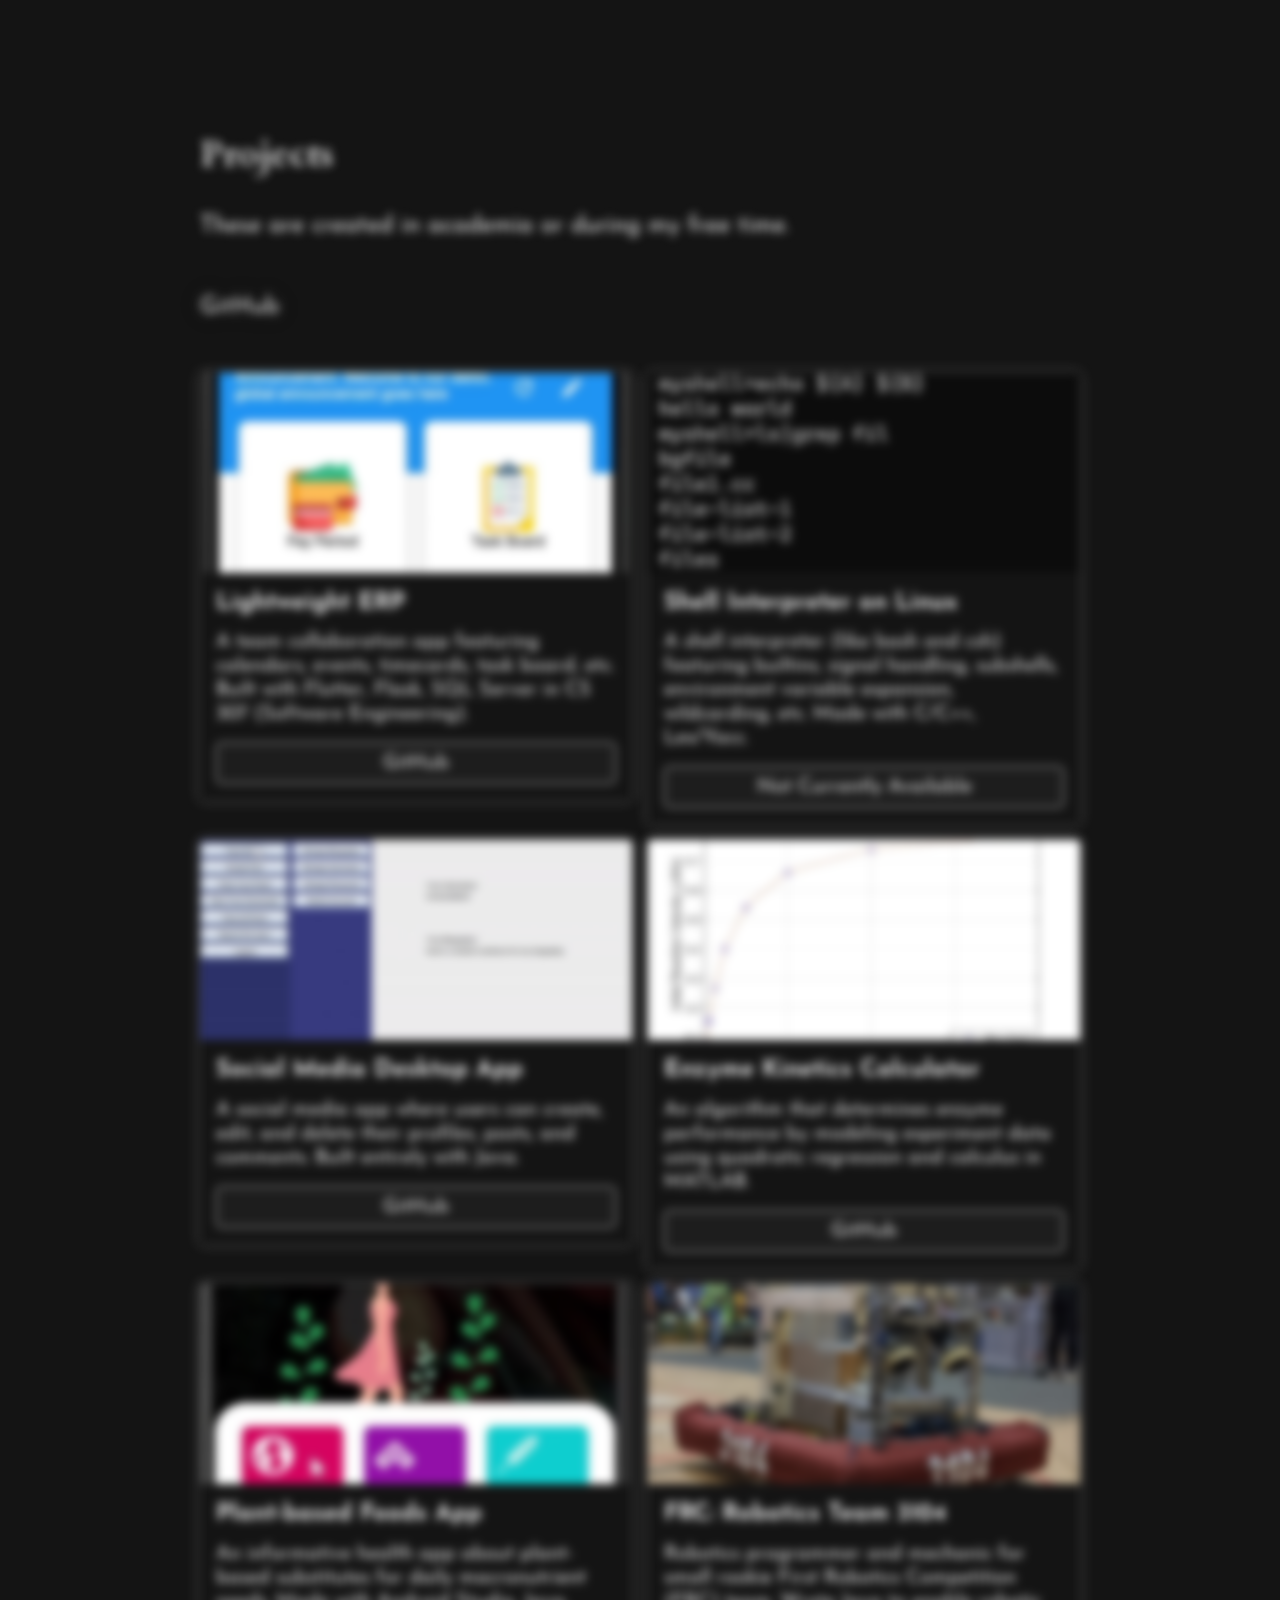
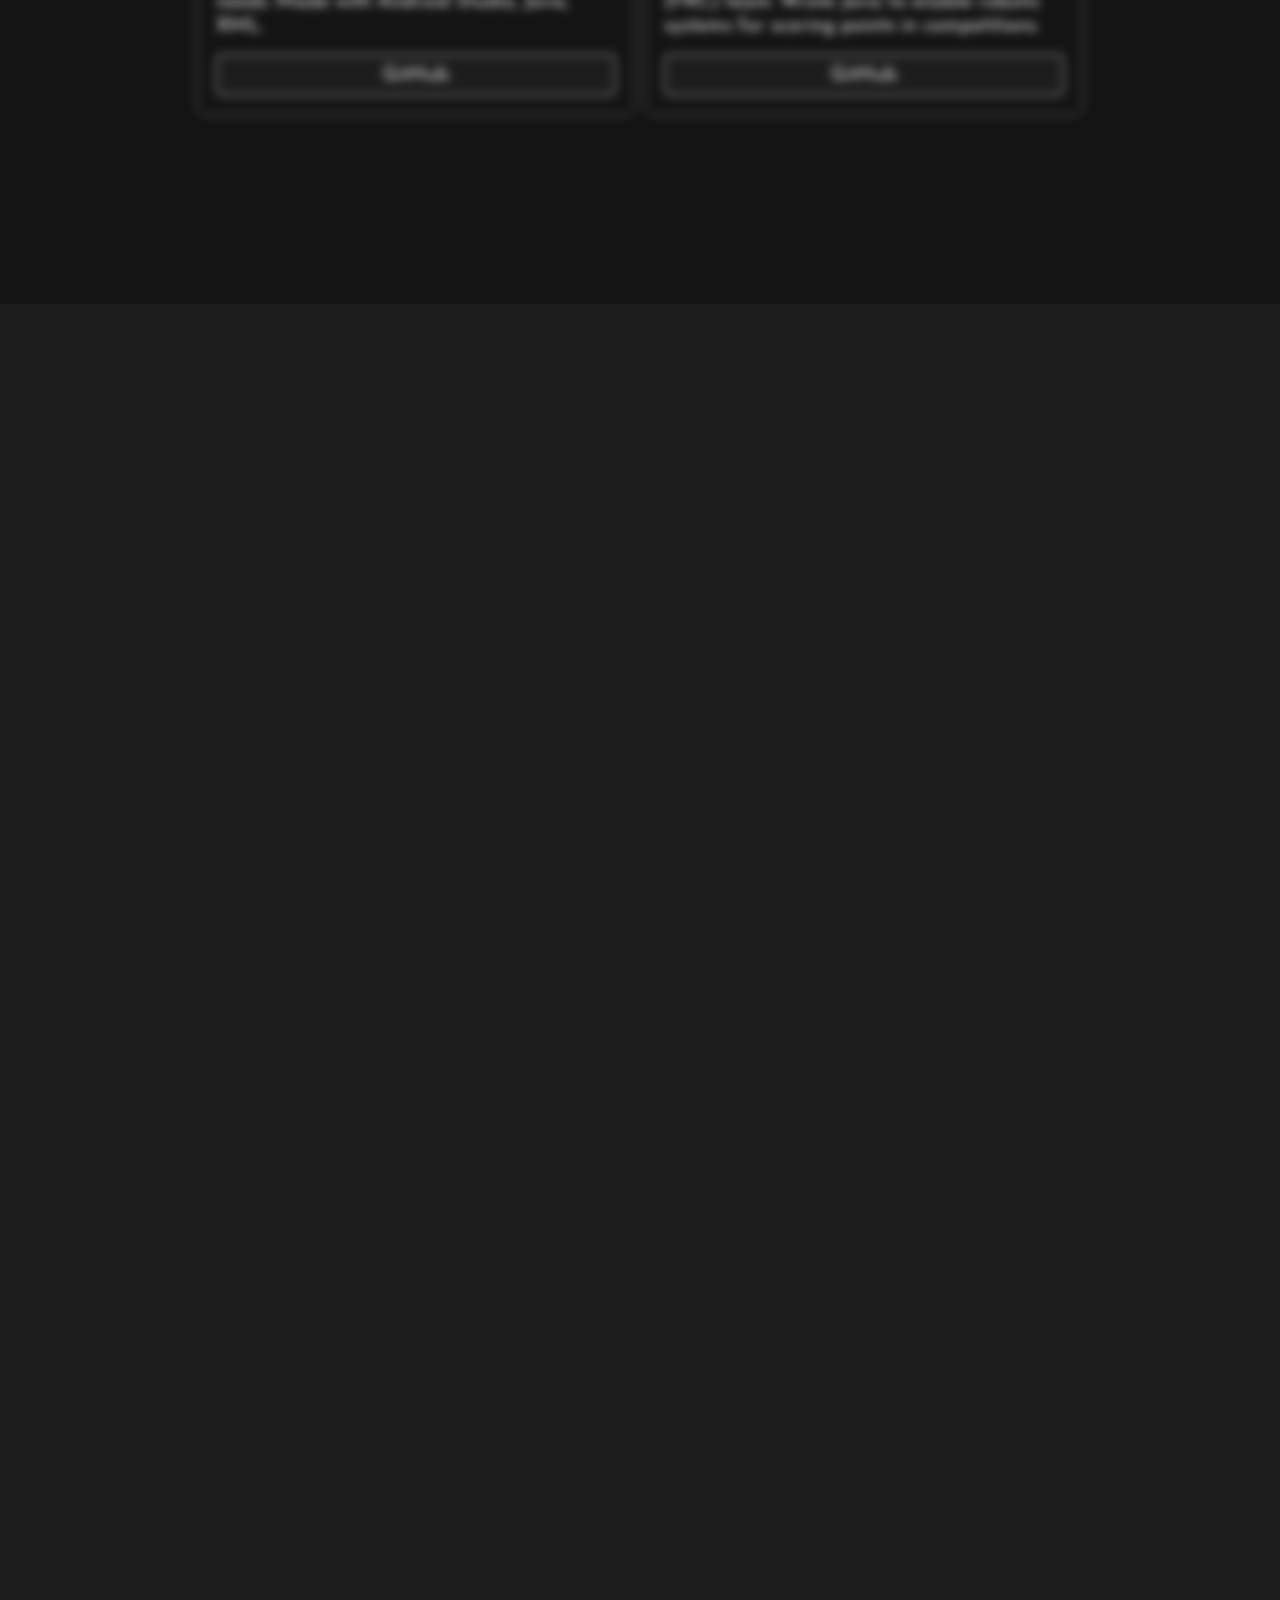
==== commit d8bc61ce: "Edit all sections text. Edit hidden attribute objects" ====
--- a/index.html
+++ b/index.html
@@ -50,12 +50,18 @@
       <section class="about-sec" id="about">
         <div class="about-text">
           <h2 class="section-title hidden">About</h2>
-          <p class="section-desc hidden">Hello! My name is Nathan Yao. I'm a senior undergraduate in Purdue's Computer
-            Science 4+1 BS / MS Combined Degree Program. I enjoy CS because creativity, diligence, and conscientiousness
-            are needed to form something beautiful, like in other kinds of art. Please scroll down to see some of my
-            work.
-          </p>
-
+          <p class="section-desc hidden"><b>I'm Nathan Yao.</b> I'm a Computer Science major enrolled in the 4+1 BS/MS
+            Combined Degree Program at <b>Purdue University</b>.
+          </p>
+          <br />
+          <p class="section-desc hidden">
+            I'm expected to graduate Spring '25 with my Master's.
+          </p>
+          <br />
+          <p class="section-desc hidden">
+            I enjoy CS because imagination, diligence, and care are needed to create something wonderful,
+            like in other kinds of art.
+          </p>
           <div class="social hidden">
             <!-- Latest resume -->
             <a href="https://drive.google.com/file/d/1diT3cL7gTE4EHZ4dxyZkZ6B4RX6VQLvl/view?usp=share_link"
@@ -80,9 +86,7 @@
       <section class="projects-sec" id="projects">
         <div class="projects-text">
           <h2 class="section-title hidden">Projects</h2>
-          <p class="section-desc hidden">Recent programming projects. These are created in academia or during my free
-            time.
-            Please visit my GitHub to see more.</p>
+          <p class="section-desc hidden">These are created in academia or during my free time.</p>
           <div class="social hidden">
             <!-- GitHub -->
             <a href="https://github.com/nathanhyao" target="_blank">
@@ -91,17 +95,17 @@
           </div>
         </div>
 
-        <div class="card-grid hidden">
+        <div class="card-grid">
           <!-- Projects are newest to oldest -->
 
           <!-- project: lightweight ERP -->
-          <article class="card">
+          <article class="card hidden">
             <div class="card-image">
               <img src="assets\images-projects\enterprise-resource-planning-app-20230101.jpg">
             </div>
             <h3 class="card-title">Lightweight ERP</h3>
-            <p class="card-body">An enterprise resource planning (ERP) software. Built with Flutter, Flask, SQL Server
-              (CS307 Software Engineering I)</p>
+            <p class="card-body">A team collaboration app featuring calendars, events, timecards, task board, etc. Built
+              with Flutter, Flask, SQL Server in CS 307 (Software Engineering).</p>
             <div class="card-footer">
               <a href="https://github.com/nathanhyao/Enterprise-Resource-Planning-App" target="_blank">
                 <button>GitHub</button>
@@ -109,13 +113,13 @@
             </div>
           </article>
           <!-- project: shell interpreter -->
-          <article class="card">
+          <article class="card hidden">
             <div class="card-image">
               <img src="assets\images-projects\my-shell-project-20230106.jpg">
             </div>
             <h3 class="card-title">Shell Interpreter on Linux</h3>
-            <p class="card-body">A shell (like bash and csh) featuring builtins, signal handling, subshells, environment
-              variable expansion, wildcarding, etc. C/C++ Lex/Yacc.</p>
+            <p class="card-body">A shell interpreter (like bash and csh) featuring builtins, signal handling, subshells,
+              environment variable expansion, wildcarding, etc. Made with C/C++, Lex/Yacc.</p>
             <div class="card-footer">
               <a href="#" onclick="return false;">
                 <button>Not Currently Available</button>
@@ -123,13 +127,13 @@
             </div>
           </article>
           <!-- project: social media desktop app -->
-          <article class="card">
+          <article class="card hidden">
             <div class="card-image">
               <img src="assets\images-projects\social-media-desktop-app-20230101.jpg">
             </div>
             <h3 class="card-title">Social Media Desktop App</h3>
-            <p class="card-body">An social app where users can create, edit, and delete their profiles, posts, and
-              comments. Built with Java (w/ Swing).</p>
+            <p class="card-body">A social media app where users can create, edit, and delete their profiles, posts, and
+              comments. Built entirely with Java.</p>
             <div class="card-footer">
               <a href="https://github.com/nathanhyao/Social-Media-Desktop-App" target="_blank">
                 <button>GitHub</button>
@@ -137,7 +141,7 @@
             </div>
           </article>
           <!-- project: enzyme kinetics -->
-          <article class="card">
+          <article class="card hidden">
             <div class="card-image">
               <img src="assets\images-projects\enzyme-kinetics-eg-plot-20230101.jpg">
             </div>
@@ -151,13 +155,13 @@
             </div>
           </article>
           <!-- project: plant-based macronutrients -->
-          <article class="card">
+          <article class="card hidden">
             <div class="card-image">
               <img src="assets\images-projects\plant-based-diet-kit-20230101.jpg">
             </div>
-            <h3 class="card-title">Plant-based Macros App</h3>
-            <p class="card-body">An informative health app about plant-based substitutes for daily macronutrients
-              (medical innovations course). Android Studio, Java, XML.</p>
+            <h3 class="card-title">Plant-based Foods App</h3>
+            <p class="card-body">An informative health app about plant-based substitutes for daily macronutrient needs.
+              Made with Android Studio, Java, XML.</p>
             <div class="card-footer">
               <a href="https://github.com/nathanhyao/Plant-based-Alternatives-App" target="_blank">
                 <button>GitHub</button>
@@ -165,13 +169,13 @@
             </div>
           </article>
           <!-- experience: FRC Robotics Team 3104 -->
-          <article class="card">
+          <article class="card hidden">
             <div class="card-image">
               <img src="assets\images-projects\waterbury-3104-robot-couch-20230117.jpg">
             </div>
-            <h3 class="card-title">FRC Robotics Team 3104</h3>
-            <p class="card-body">Builder and programmer for small rookie FRC team. Java program covers driving and
-              ball-shooting systems for scoring points.</p>
+            <h3 class="card-title">FRC: Robotics Team 3104</h3>
+            <p class="card-body">Robotics programmer and mechanic for small rookie First Robotics Competition (FRC)
+              team. Wrote Java to enable robotic systems for scoring points in competitions.</p>
             <div class="card-footer">
               <a href="https://github.com/nathanhyao/AITE-FRC-2020-timed-robot" target="_blank">
                 <button>GitHub</button>
@@ -191,9 +195,7 @@
       <section class="art-sec" id="art">
         <div class="art-text">
           <h2 class="section-title hidden">Art</h2>
-          <p class="section-desc hidden">Aside from computer science, I like drawing, painting, and photography. Below
-            are some
-            recent digital paintings I've made, and you can see my photos on Instagram. I plan to upload more artwork.
+          <p class="section-desc hidden">I also enjoy digital painting and photography.
           </p>
           <div class="social hidden">
             <!-- GitHub -->
@@ -203,34 +205,34 @@
           </div>
         </div>
 
-        <div class="art-gallery hidden">
+        <div class="art-gallery">
           <!-- photobash painting (mist) -->
-          <a href="https://drive.google.com/file/d/1kEgk2cobMnXHdsFL0BxIBzKhut9y_NrT/view?usp=share_link"
+          <a class="hidden" href="https://drive.google.com/file/d/1kEgk2cobMnXHdsFL0BxIBzKhut9y_NrT/view?usp=share_link"
             target="_blank">
             <img src="assets\images-art-mini\photobash-environment-1-20220715-min.png" title="photobash painting: mist">
           </a>
           <!-- photobash painting (blender greybox) -->
-          <a href="https://drive.google.com/file/d/1CJFVkgwdLpWm6-ZcsP0oA5AMGJlhZMyU/view?usp=share_link"
+          <a class="hidden" href="https://drive.google.com/file/d/1CJFVkgwdLpWm6-ZcsP0oA5AMGJlhZMyU/view?usp=share_link"
             target="_blank">
             <img src="assets\images-art-mini\greybox-attempt-20200608-min.png" title="photobash painting: greybox">
           </a>
           <!-- digital painting (tranquility) -->
-          <a href="https://drive.google.com/file/d/1t0kh41Ffba0slilokcLbT-cTiu7jaUxL/view?usp=share_link"
+          <a class="hidden" href="https://drive.google.com/file/d/1t0kh41Ffba0slilokcLbT-cTiu7jaUxL/view?usp=share_link"
             target="_blank">
             <img src="assets\images-art-mini\tranquility-20221228-min.png" title="digital painting: tranquility">
           </a>
           <!-- digital painting (google earth pleinair) -->
-          <a href="https://drive.google.com/file/d/1sGjl4d9WzfRMUmIThuEd7Ab2S51dQVfw/view?usp=share_link"
+          <a class="hidden" href="https://drive.google.com/file/d/1sGjl4d9WzfRMUmIThuEd7Ab2S51dQVfw/view?usp=share_link"
             target="_blank">
             <img src="assets\images-art-mini\pleinair-20190413-min.jpg" title="digital painting: google earth pleinair">
           </a>
           <!-- digital painting (indicator) -->
-          <a href="https://drive.google.com/file/d/1FvXzn6Wijc0xxsbwCwAwA0l-fl0MRB08/view?usp=share_link"
+          <a class="hidden" href="https://drive.google.com/file/d/1FvXzn6Wijc0xxsbwCwAwA0l-fl0MRB08/view?usp=share_link"
             target="_blank">
             <img src="assets\images-art-mini\indicator-20170810-min.jpg" title="digital painting">
           </a>
           <!-- digital painting (turtle jumping into latte) -->
-          <a href="https://drive.google.com/file/d/1FIWyC3f066ysWjzGAw-pYHBBgiAIpvhL/view?usp=share_link"
+          <a class="hidden" href="https://drive.google.com/file/d/1FIWyC3f066ysWjzGAw-pYHBBgiAIpvhL/view?usp=share_link"
             target="_blank">
             <img src="assets\images-art-mini\turtle-jumping-into-latte-20190131-min.jpg"
               title="jerry jumping into latte">
@@ -247,6 +249,8 @@
       <section class="contact-sec" id="contact">
         <div class="contact-text">
           <h2 class="section-title hidden">Contact</h2>
+          <p class="hidden">Please feel free to reach out!</p>
+          <br />
           <p class="section-desc hidden"><ion-icon name="mail-outline"></ion-icon> nathanhyao@gmail.com</p>
           <p class="section-desc hidden"><ion-icon name="call-outline"></ion-icon> (203) 832 9900</p>
           <br />
